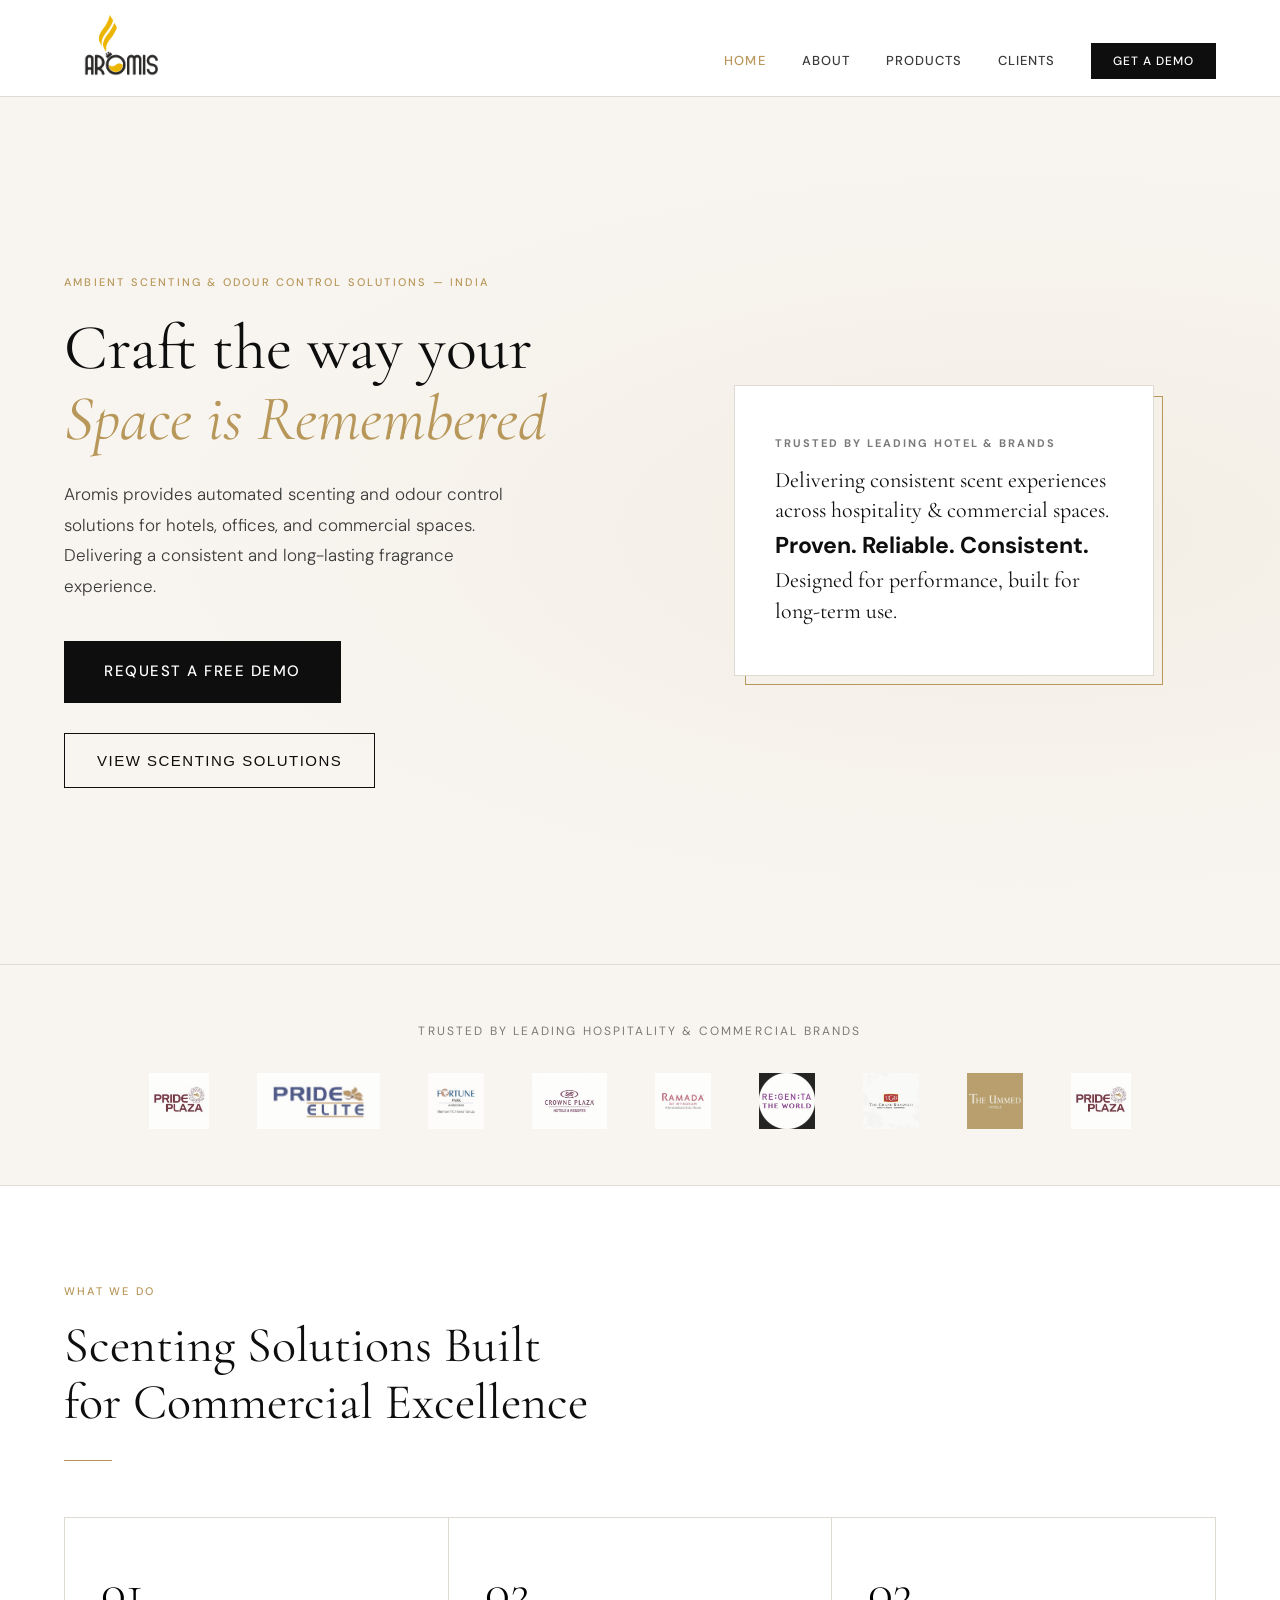
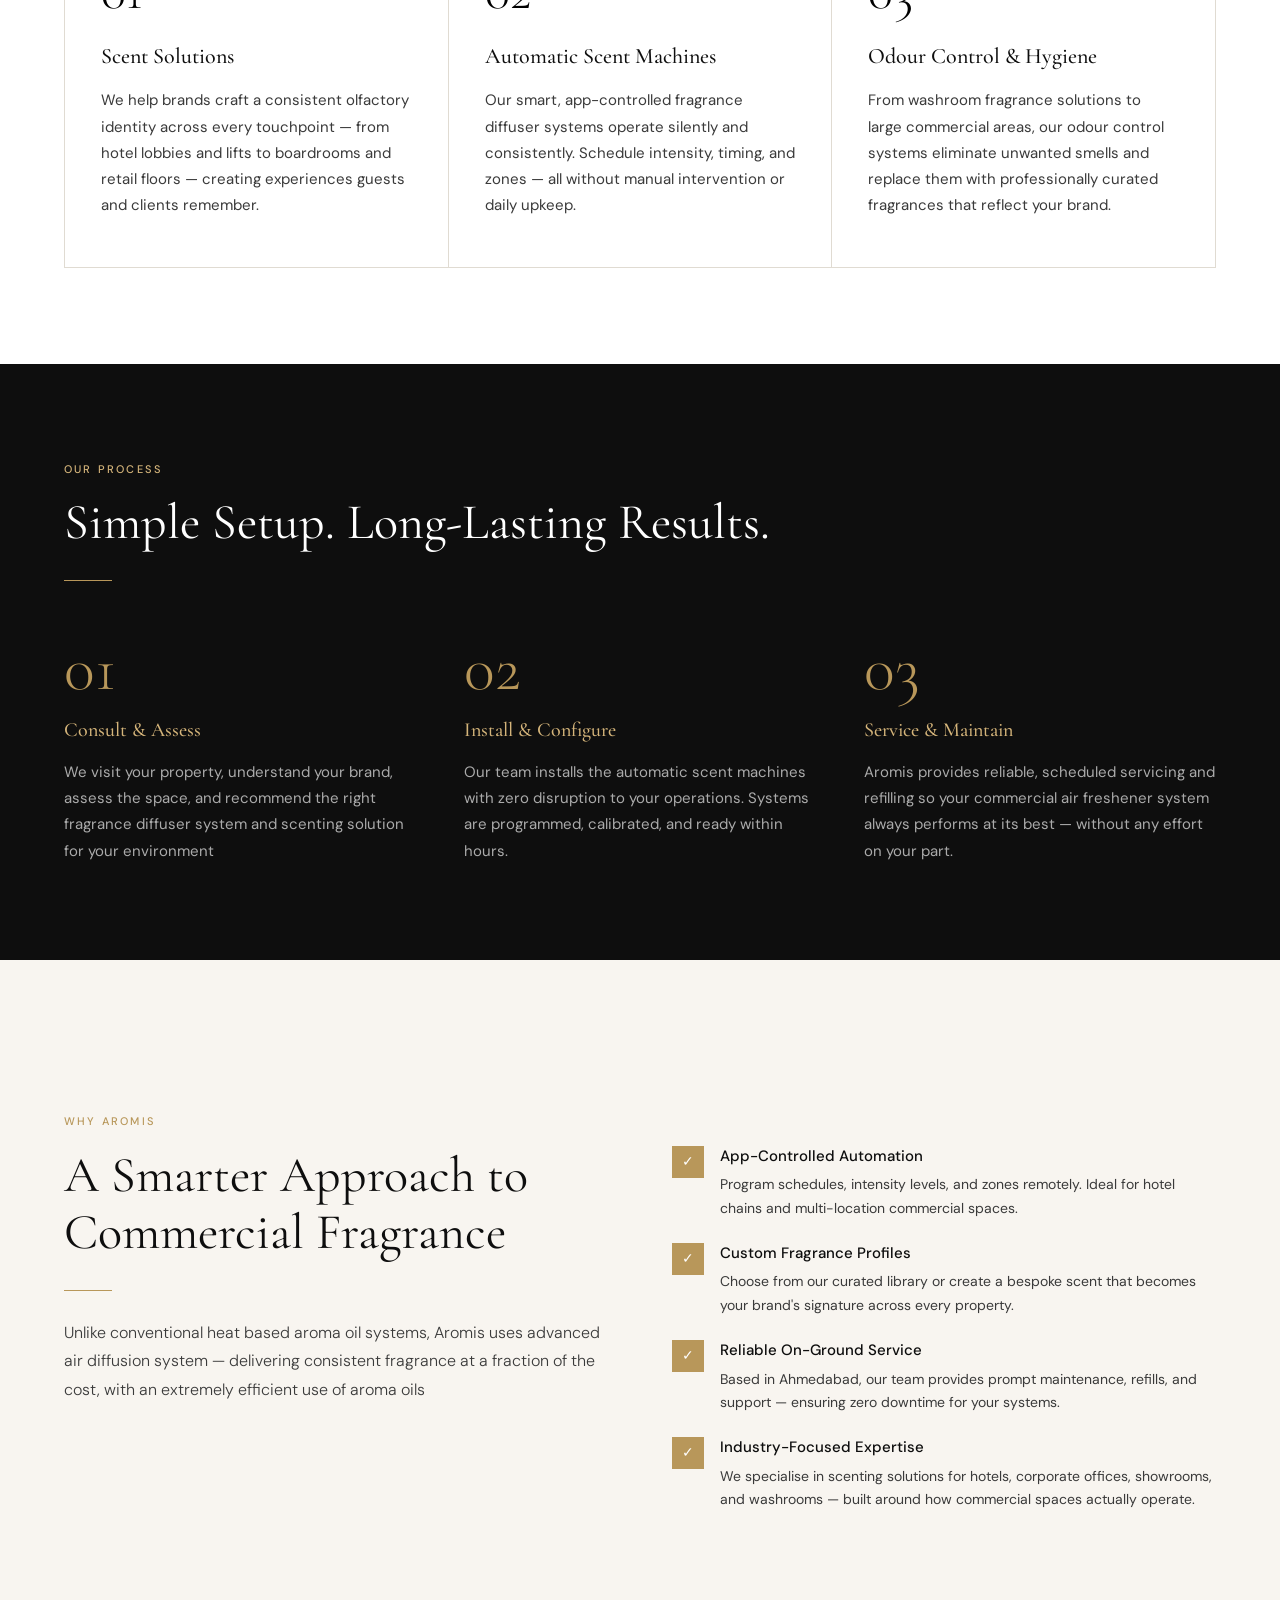
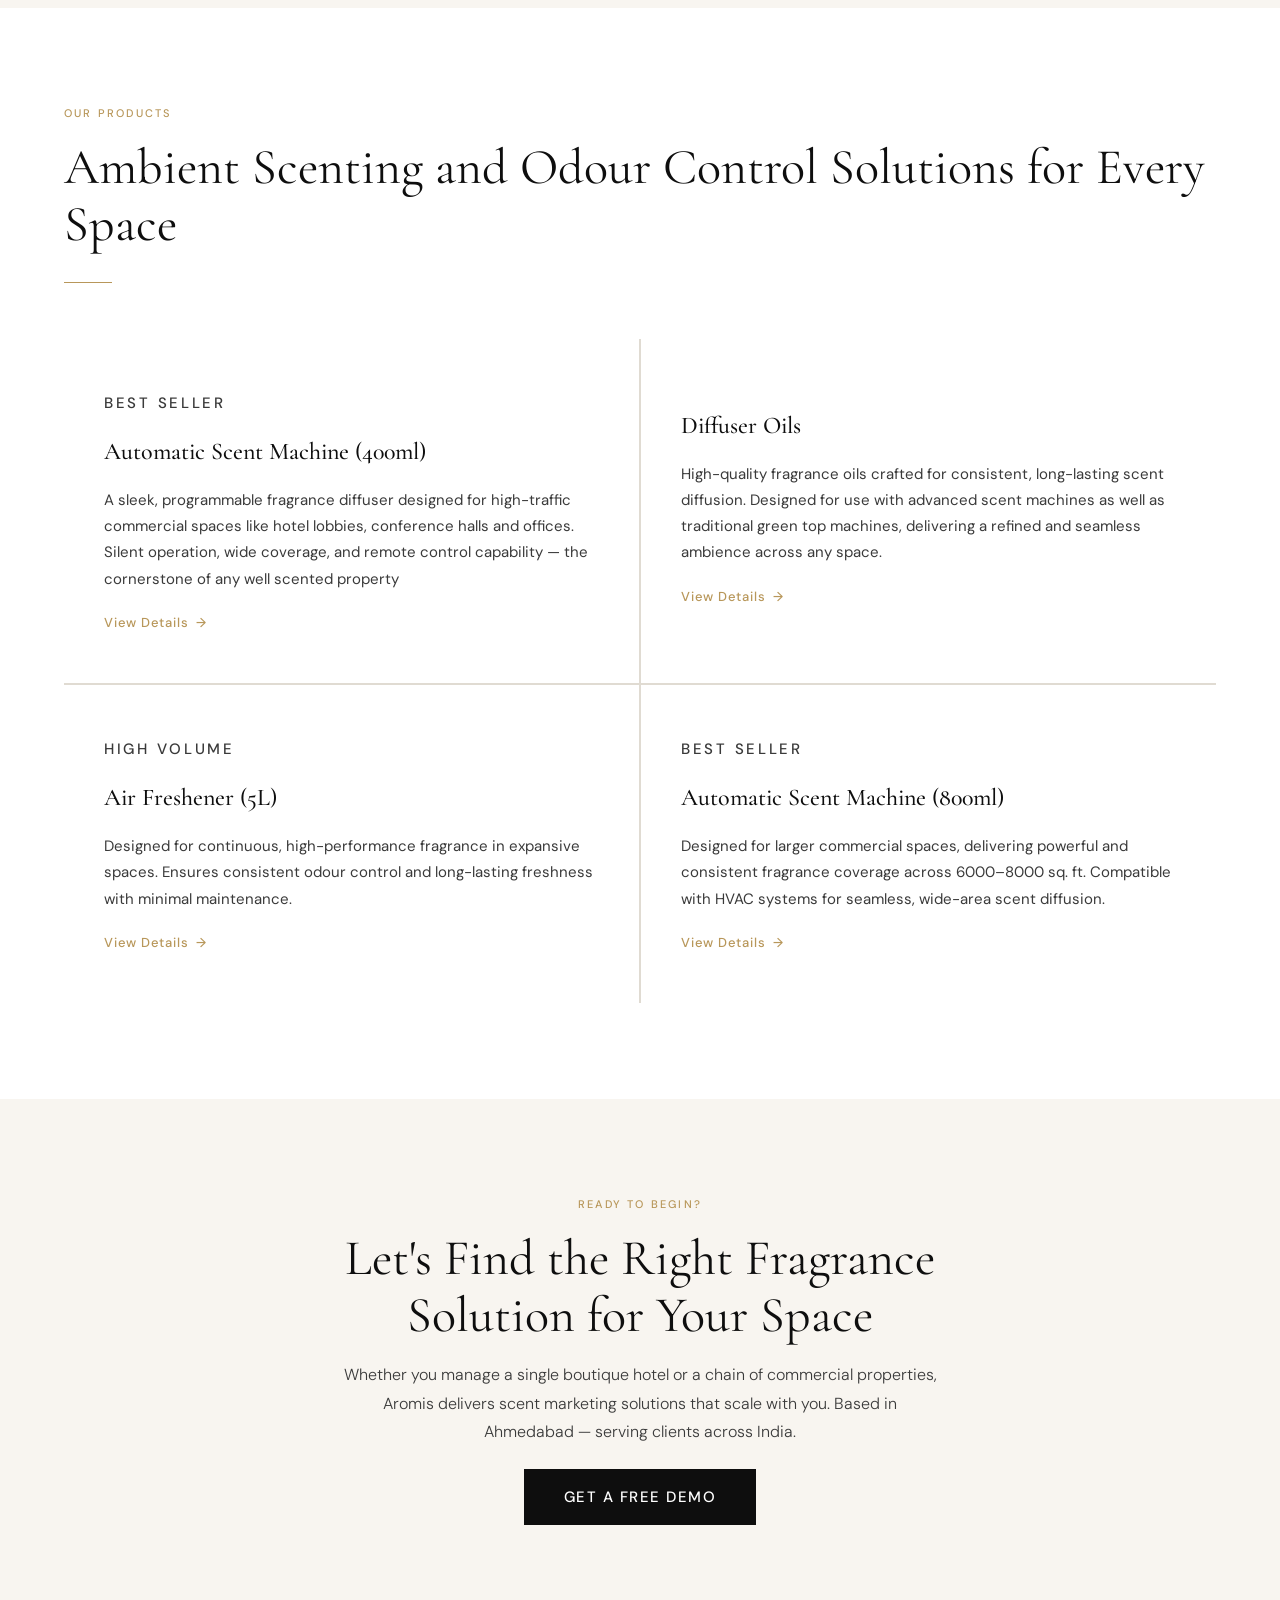
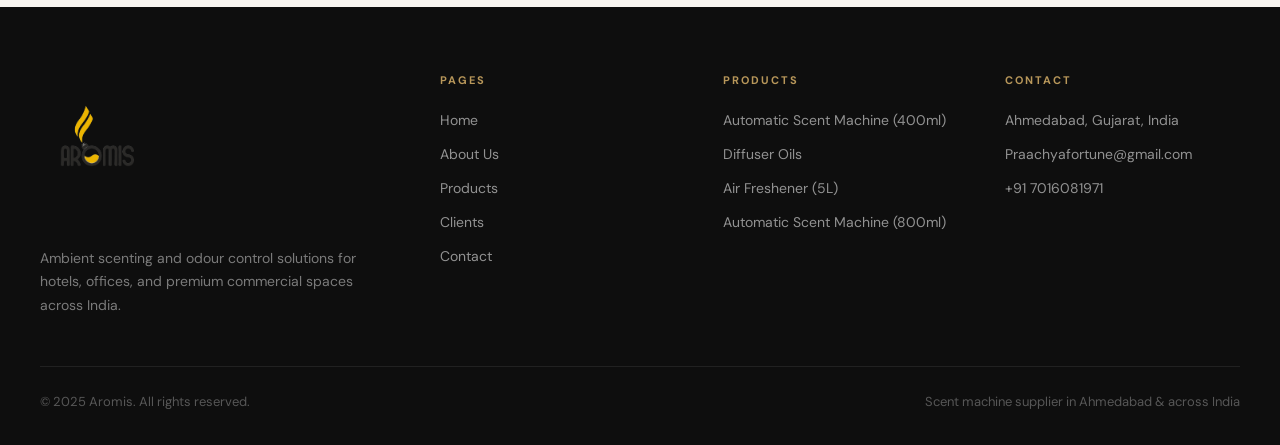
==== index.html @ 928c23b5 "Fix Google tag script duplication in index.html" ====
<!DOCTYPE html>
<html lang="en">
<head>
  <meta charset="UTF-8" />
  <meta name="viewport" content="width=device-width, initial-scale=1.0" />

  <!-- Primary SEO -->
  <title>Aromis | Ambient Scenting & Odour Control Solutions</title>

  <meta name="description" content="Aromis provides premium ambient scenting and odor control solutions for hotels, offices, retail stores and commercial spaces across India. We specialize in automatic scent machines, diffuser oils and commercial fragrance systems." />

  <meta name="keywords" content="ambient scenting, odor control solutions, scent marketing, fragrance diffuser, scent machine, commercial air freshener, hotel scenting, office fragrance, HVAC diffuser, diffuser oils, Aromis India" />

  <meta name="author" content="Aromis" />
  <meta name="robots" content="index, follow" />

  <!-- Canonical -->
  <link rel="canonical" href="https://aromis.in/" />

  <!-- Open Graph (WhatsApp, LinkedIn, Facebook) -->
  <meta property="og:type" content="website" />
  <meta property="og:url" content="https://aromis.in/" />
  <meta property="og:title" content="Aromis | Ambient Scenting & Odor Control Solutions" />
  <meta property="og:description" content="Premium ambient scenting and odor control solutions for hotels, offices and commercial spaces across India." />
  <meta property="og:image" content="https://aromis.in/Images/logo.png" />

  <!-- Twitter -->
  <meta name="twitter:card" content="summary_large_image" />
  <meta name="twitter:title" content="Aromis | Ambient Scenting & Odor Control Solutions" />
  <meta name="twitter:description" content="Premium ambient scenting and odor control solutions across India." />
  <meta name="twitter:image" content="https://aromis.in/Images/logo.png" />

  <!-- Theme -->
  <meta name="theme-color" content="#c9a46b" />

  <!-- Favicon -->
  <link rel="icon" href="Images/logo.png" type="image/png" />

  <!-- Fonts -->
  <link rel="preconnect" href="https://fonts.googleapis.com" />
  <link rel="preconnect" href="https://fonts.gstatic.com" crossorigin />
  <link href="https://fonts.googleapis.com/css2?family=Cormorant+Garamond:wght@300;400;500;600&family=DM+Sans:wght@300;400;500&display=swap" rel="stylesheet" />

  <!-- CSS -->
  <link rel="stylesheet" href="css/style.css" />

    <!-- Google tag (gtag.js) -->
<script async src="https://www.googletagmanager.com/gtag/js?id=G-XGMSE8VV40"></script>

<script>
window.dataLayer = window.dataLayer || [];
function gtag(){dataLayer.push(arguments);}
gtag('js', new Date());

gtag('config', 'G-XGMSE8VV40');
</script>

<!-- Schema.org -->
<script type="application/ld+json">
  {
    "@context": "https://schema.org",
    "@graph": [
  
      {
        "@type": "Organization",
        "@id": "https://aromis.in/#organization",
        "name": "Aromis India",
        "url": "https://aromis.in/",
        "logo": {
          "@type": "ImageObject",
          "url": "https://aromis.in/Images/logo.png"
        },
        "description": "Premium ambient scenting and odor control solutions for hotels, offices, retail stores, hospitals, and commercial spaces across India.",
        "telephone": "+91-7016081971",
        "email": "mailto:praachyafortune@gmail.com",
        "sameAs": [
          "https://www.instagram.com/aromis.ind/"
        ]
      },
  
      {
        "@type": "LocalBusiness",
        "@id": "https://aromis.in/#localbusiness",
        "name": "Aromis India",
        "image": "https://aromis.in/Images/logo.png",
        "url": "https://aromis.in/",
        "telephone": "+91-7016081971",
        "email": "mailto:praachyafortune@gmail.com",
        "description": "Premium ambient scenting and odor control solutions for hotels, offices, retail stores, hospitals, and commercial spaces across India.",
        "priceRange": "₹₹",
        "address": {
          "@type": "PostalAddress",
          "addressLocality": "Ahmedabad",
          "addressRegion": "Gujarat",
          "addressCountry": "IN"
        },
        "areaServed": {
          "@type": "Country",
          "name": "India"
        },
        "sameAs": [
          "https://www.instagram.com/aromis.ind/"
        ]
      },
  
      {
        "@type": "WebSite",
        "@id": "https://aromis.in/#website",
        "url": "https://aromis.in/",
        "name": "Aromis India",
        "publisher": {
          "@id": "https://aromis.in/#organization"
        },
        "inLanguage": "en-IN"
      },
  
      {
        "@type": "WebPage",
        "@id": "https://aromis.in/#webpage",
        "url": "https://aromis.in/",
        "name": "Aromis | Ambient Scenting & Odour Control Solutions",
        "description": "Premium ambient scenting and odor control solutions for hotels, offices, retail stores, hospitals, and commercial spaces across India.",
        "isPartOf": {
          "@id": "https://aromis.in/#website"
        },
        "about": {
          "@id": "https://aromis.in/#organization"
        },
        "inLanguage": "en-IN"
      }
  
    ]
  }
  </script>
</head>

<body>
<nav>
  <div class="nav-inner">
    <div class="logo" data-page="home">
      <img src="Images/logo.png" alt="Aromis Logo" class="logo-img">
  </div>
    <ul class="nav-links" id="navLinks">
      <li><a data-page="home" id="nav-home" class="active">Home</a></li>
      <li><a data-page="about" id="nav-about">About</a></li>
      <li><a data-page="products" id="nav-products">Products</a></li>
      <li><a data-page="clients" id="nav-clients">Clients</a></li>
      <li><a href="https://wa.me/917016081971?text=Hi%20Aromis%2C%20I%20would%20like%20to%20book%20a%20demo." target="_blank" rel="noopener" class="nav-cta" id="nav-contact">Get a Demo</a></li>
    </ul>
    <div class="hamburger" id="hamburger" onclick="toggleMenu()"><span></span><span></span><span></span></div>
  </div>
</nav>

<!-- HOME -->
<div class="page active" id="page-home">
  <section class="hero">
    <div class="hero-grid">
      <div class="hero-content">
        <p class="hero-eyebrow">Ambient scenting &amp; odour control solutions — India</p>
        <h1>Craft the way your <em>Space is Remembered</em></h1>
        <p class="hero-sub">Aromis provides automated scenting and odour control solutions for hotels, offices, and commercial spaces. Delivering a consistent and long-lasting fragrance experience.</p>
        <div class="hero-btns">
          <a href="https://wa.me/917016081971?text=Hi%20Aromis%2C%20I%20would%20like%20to%20request%20a%20free%20demo." target="_blank" rel="noopener" class="btn-primary">Request a Free Demo</a>
          <button class="btn-outline" data-page="products">View Scenting Solutions</button>
        </div>
      </div>
      <div class="hero-visual">
        <div class="hero-card">
          <p class="hero-card-label"><strong>Trusted by Leading Hotel &amp; Brands </strong></p>
          <p class="hero-card-headline">Delivering consistent scent experiences across hospitality &amp; commercial spaces.</p>
          <p style="font-size:23px;"><strong>Proven. Reliable. Consistent.</strong></p> 
          <p class="hero-card-headline">Designed for performance, built for long-term use.</p>      
      </div>
    </div>
  </section>

  <div class="trust-band">
    <p>Trusted by leading hospitality &amp; commercial brands</p>
    <div class="logo-row">
      <img src="Images/Clients/PridePlaza.jpeg" alt="Pride Plaza" />
      <img src="Images/Clients/PrideElite.jpeg" alt="Pride Elite" />
      <img src="Images/Clients/FortunePark.jpeg" alt="Fortune Park" />
      <img src="Images/Clients/CrownPlaza.jpeg" alt="Crown Plaza" />
      <img src="Images/Clients/RamadaByWhindam.jpeg" alt="Ramada By Whindam" />
      <img src="Images/Clients/Regenta.jpeg" alt="Regenta" />
      <img src="Images/Clients/TGB.jpeg" alt="The Grand Bhagwati" />
      <img src="Images/Clients/TheUmmed.jpeg" alt="The Ummed" />
      <img src="Images/Clients/PridePlaza.jpeg" alt="Pride Plaza" />
    </div>
  </div>

  <section style="padding: var(--section-pad);">
    <div class="container">
      <p class="section-label">What We Do</p>
      <h2 class="section-title">Scenting Solutions Built<br>for Commercial Excellence</h2>
      <div class="divider"></div>
      <div class="what-grid">
        <div class="what-card"><div class="what-num">01</div><h3>Scent Solutions</h3><p>We help brands craft a consistent olfactory identity across every touchpoint — from hotel lobbies and lifts to boardrooms and retail floors — creating experiences guests and clients remember.</p></div>
        <div class="what-card"><div class="what-num">02</div><h3>Automatic Scent Machines</h3><p>Our smart, app-controlled fragrance diffuser systems operate silently and consistently. Schedule intensity, timing, and zones — all without manual intervention or daily upkeep.</p></div>
        <div class="what-card"><div class="what-num">03</div><h3>Odour Control &amp; Hygiene</h3><p>From washroom fragrance solutions to large commercial areas, our odour control systems eliminate unwanted smells and replace them with professionally curated fragrances that reflect your brand.</p></div>
      </div>
    </div>
  </section>

  <section class="how-section" style="padding: var(--section-pad);">
    <div class="container">
      <p class="section-label">Our Process</p>
      <h2 class="section-title" style="color:var(--white);">Simple Setup. Long-Lasting Results.</h2>
      <div class="divider" style="background: var(--gold);"></div>
      <div class="steps">
        <div class="step"><div class="step-num">01</div><h3>Consult &amp; Assess</h3><p>We visit your property, understand your brand, assess the space, and recommend the right fragrance diffuser system and scenting solution for your environment</p></div>
        <div class="step"><div class="step-num">02</div><h3>Install &amp; Configure</h3><p>Our team installs the automatic scent machines with zero disruption to your operations. Systems are programmed, calibrated, and ready within hours.</p></div>
        <div class="step"><div class="step-num">03</div><h3>Service &amp; Maintain</h3><p>Aromis provides reliable, scheduled servicing and refilling so your commercial air freshener system always performs at its best — without any effort on your part.</p></div>
      </div>
    </div>
  </section>

  <section class="why-section" style="padding: var(--section-pad);">
    <div class="container">
      <div class="why-grid">
        <div class="why-left">
          <p class="section-label">Why Aromis</p>
          <h2 class="section-title">A Smarter Approach to Commercial Fragrance</h2>
          <div class="divider"></div>
          <p class="section-sub"> Unlike conventional heat based aroma oil systems, Aromis uses advanced air diffusion system — delivering consistent fragrance at a fraction of the cost, with an extremely efficient use of aroma oils</p>
        </div>
        <div class="why-right">
          <ul class="why-points">
            <li><div class="why-icon">✓</div><div><h4>App-Controlled Automation</h4><p>Program schedules, intensity levels, and zones remotely. Ideal for hotel chains and multi-location commercial spaces.</p></div></li>
            <li><div class="why-icon">✓</div><div><h4>Custom Fragrance Profiles</h4><p>Choose from our curated library or create a bespoke scent that becomes your brand's signature across every property.</p></div></li>
            <li><div class="why-icon">✓</div><div><h4>Reliable On-Ground Service</h4><p>Based in Ahmedabad, our team provides prompt maintenance, refills, and support — ensuring zero downtime for your systems.</p></div></li>
            <li><div class="why-icon">✓</div><div><h4>Industry-Focused Expertise</h4><p>We specialise in scenting solutions for hotels, corporate offices, showrooms, and washrooms — built around how commercial spaces actually operate.</p></div></li>
          </ul>
        </div>
      </div>
    </div>
  </section>

  <section style="padding: var(--section-pad); background: var(--white);">
    <div class="container">
      <p class="section-label">Our Products</p>
      <h2 class="section-title">Ambient Scenting and Odour Control Solutions for Every Space</h2>
      <div class="divider"></div>
      <div class="prod-grid">
        <div class="prod-card"><p class="prod-tag">Best Seller</p><h3>Automatic Scent Machine (400ml)</h3><p>A sleek, programmable fragrance diffuser designed for high-traffic commercial spaces like hotel lobbies, conference halls and offices. Silent operation, wide coverage, and remote control capability — the cornerstone of any well scented property</p><span class="prod-link" data-page="products" data-scroll="product-400ml">View Details</span></div>
        <div class="prod-card"><p class="prod-tag"></p><h3>Diffuser Oils</h3><p>High-quality fragrance oils crafted for consistent, long-lasting scent diffusion. Designed for use with advanced scent machines as well as traditional green top machines, delivering a refined and seamless ambience across any space.</p><span class="prod-link" data-page="products" data-scroll="product-diffuser-oils">View Details</span></div>
        <div class="prod-card"><p class="prod-tag">High Volume</p><h3>Air Freshener (5L)</h3><p>Designed for continuous, high-performance fragrance in expansive spaces. Ensures consistent odour control and long-lasting freshness with minimal maintenance.</p><span class="prod-link" data-page="products" data-scroll="product-air-freshener">View Details</span></div>
        <div class="prod-card"><p class="prod-tag">Best Seller</p><h3>Automatic Scent Machine (800ml)</h3><p>Designed for larger commercial spaces, delivering powerful and consistent fragrance coverage across 6000–8000 sq. ft. Compatible with HVAC systems for seamless, wide-area scent diffusion.</p><span class="prod-link" data-page="products" data-scroll="product-800ml">View Details</span></div>

      </div>
    </div>
  </section>

  <div class="cta-band">
    <div class="container" style="text-align:center;">
      <p class="section-label" style="display:block;margin-bottom:16px;">Ready to Begin?</p>
      <h2 class="section-title">Let's Find the Right Fragrance<br>Solution for Your Space</h2>
      <p class="section-sub" style="margin:16px auto 36px;">Whether you manage a single boutique hotel or a chain of commercial properties, Aromis delivers scent marketing solutions that scale with you. Based in Ahmedabad — serving clients across India.</p>
      <a href="https://wa.me/917016081971?text=Hi%20Aromis%2C%20I%20would%20like%20a%20free%20fragrance%20consultation." target="_blank" rel="noopener" class="btn-primary">Get a Free Demo</a>
    </div>
  </div>

  <footer>
    <div class="footer-inner">
      <div><div class="footer-logo"><img src="Images/logo.png" alt="Aromis Logo" style="height:160px;width:auto;object-fit:contain;display:block;"></div><p class="footer-tagline">Ambient scenting and odour control solutions for hotels, offices, and premium commercial spaces across India.</p></div>
      <div class="footer-col"><h4>Pages</h4><ul><li data-page="home">Home</li><li data-page="about">About Us</li><li data-page="products">Products</li><li data-page="clients">Clients</li><li data-page="contact">Contact</li></ul></div>
      <div class="footer-col"><h4>Products</h4><ul>
          <li data-page="products" data-scroll="product-400ml">Automatic Scent Machine (400ml)</li>
          <li data-page="products" data-scroll="product-diffuser-oils">Diffuser Oils</li>
          <li data-page="products" data-scroll="product-air-freshener">Air Freshener (5L)</li>
          <li data-page="products" data-scroll="product-800ml">Automatic Scent Machine (800ml)</li>
        </ul></div>
      <div class="footer-col"><h4>Contact</h4><ul><li>Ahmedabad, Gujarat, India</li><li><a href="mailto:Praachyafortune@gmail.com">Praachyafortune@gmail.com</a></li><li>+91 7016081971</li></ul></div>
    </div>
    <div class="footer-bottom"><p>© 2025 Aromis. All rights reserved.</p><p>Scent machine supplier in Ahmedabad &amp; across India</p></div>
  </footer>
</div>

<!-- ABOUT -->
<div class="page" id="page-about">

  <!-- HERO -->
  <div class="page-hero">
    <span class="section-label">Our Story</span>
    <h1>The Company Behind the Scent</h1>
    <p>
      At Aromis, we believe scent defines how a space is felt and remembered.
      We create reliable, long-lasting fragrance solutions making scenting 
      effortless, consistent and cost-effective.
    </p>
  </div>

  <!-- MAIN SECTION -->
  <section style="padding: var(--section-pad);">
    <div class="container">

      <div class="about-grid">

        <!-- LEFT COLUMN -->
        <div>

          <div class="about-block">
            <h2>About Aromis</h2>
            <div class="divider"></div>

            <p>Aromis is a leading provider of scenting solutions in India, specializing in automatic diffuser machines, commercial air fresheners, and fragrance solutions for hotels, offices, retail stores, and clinics.</p>

            <p>We supply scent machines, HVAC diffuser systems, and long-lasting air fragrance solutions that enhance customer experience, brand identity, and ambient scenting across premium spaces.</p>

            <p>Our diffuser machines and air freshener are cost-effective, low-maintenance, and built for continuous performance, making them ideal for hospitality, corporate, and commercial environments.</p>

            <p>Based in Ahmedabad, Aromis delivers pan-India scent solutions, offering installation, service, and customized fragrance strategies trusted by growing hotel and business networks.</p>
          </div>

          <div class="about-block">
            <h2>About the Founder</h2>
            <div class="divider"></div>

            <p>Aromis was founded by Aditya Gupta, a graduate of Christ University, Bangalore, with a simple belief that how a space feels matters just as much as how it looks.</p>

            <p>He noticed that most hotels and commercial spaces relied on basic air fresheners and diffuser machines that lacked consistency and identity. What was missing wasn't just fragrance, but a deeper sensory experience that people could connect with and remember.</p>

            <p>With that thought, Aromis was built to bring more meaning into spaces through reliable, long-lasting scent marketing solutions that quietly enhance mood, comfort, and perception.</p>

            <p>Today, as Aromis works with renowned hotel groups like Ramada, Regenta, and Pride Group, the vision remains the same — to create spaces that leave a lasting impression, not through what people see, but through what they feel.</p>
          </div>

        </div>

        <!-- RIGHT COLUMN -->
        <div>

          <div class="about-block">
            <p class="section-label">Why It Matters</p>
            <h2>Scent Is the Most Powerful Brand Signal You're Not Using</h2>
            <div class="divider"></div>

            <p>Scent plays a powerful role in shaping customer experience, mood, and memory, especially in hotels, offices, and retail spaces. A well-designed ambient scenting strategy can influence how people perceive your brand and how long they choose to stay.</p>

            <p>With the right scent marketing solution, diffuser machines, and air freshener systems, businesses can create a consistent and inviting atmosphere that enhances comfort and leaves a lasting impression.</p>

            <p>For hotels and commercial spaces, professional fragrance solutions are no longer optional — they are essential for building brand identity, customer retention, and premium experiences.</p>

          </div>

          <div style="text-align:center; margin-top: 40px;">
            <img alt="Aditya Gupta Founder" src="Images/founder.jpg" style="max-width: 260px; width: 100%; margin: 0 auto; display: block;" />
            <p style="text-align:center; font-size:13px; color:#777; margin-top:10px;">
              <strong>Aditya Gupta</strong><br>
              Founder, Aromis
            </p>
          </div>

        </div>

      </div>

    </div>
  </section>

  <!-- MISSION -->
  <div class="mission-band">
    <p class="mission-quote">
      " Our mission is to redefine how spaces are experienced by delivering advanced ambient scenting 
      and odour control solutions that eliminate unwanted odours while creating lasting, memorable 
      environments for hotels, offices, and commercial spaces. "
    </p>
  </div>

  <!-- VALUES -->
  <section style="padding: var(--section-pad); background: var(--white);">
    <div class="container">

      <p class="section-label">What We Stand For</p>
      <h2 class="section-title">Our Core Values</h2>
      <div class="divider"></div>

      <div class="values-grid" style="margin-top: 40px;">

        <div class="value-card">
          <h3>Consistency</h3>
          <p>We ensure every space maintains a seamless and uniform sensory experience through reliable ambient scenting and odour control solutions, day after day.</p>
        </div>

        <div class="value-card">
          <h3>Refinement</h3>
          <p>Our approach is rooted in subtlety — delivering fragrance solutions and diffuser systems that enhance spaces without overwhelming them.</p>
        </div>

        <div class="value-card">
          <h3>Reliability</h3>
          <p>We build solutions that businesses can depend on, with consistent performance, low maintenance, and long-lasting results across every environment.</p>
        </div>

      </div>

    </div>
  </section>

  <!-- CTA -->
  <div class="cta-band">
    <div class="container" style="text-align:center;">
      <p class="section-label" style="display:block;margin-bottom:16px;">Work With Us</p>
      <h2 class="section-title">Ready to transform your space?</h2>
      <p class="section-sub" style="margin:16px auto 36px;">
        Book a free demo and fragrance consultation tailored to your property.
      </p>
      <a href="https://wa.me/917016081971?text=Hi%20Aromis%2C%20I%20would%20like%20to%20get%20in%20touch." target="_blank" rel="noopener" class="btn-primary">Get in Touch</a>
    </div>
  </div>

  <!-- FOOTER -->
  <footer>
    <div class="footer-inner">

      <div>
        <div class="footer-logo"><img src="Images/logo.png" alt="Aromis Logo" style="height:160px;width:auto;object-fit:contain;display:block;"></div>
        <p class="footer-tagline">
          Professional scent marketing solutions for hotels, offices, and premium commercial spaces across India.
        </p>
      </div>

      <div class="footer-col">
        <h4>Pages</h4>
        <ul>
          <li data-page="home">Home</li>
          <li data-page="about">About Us</li>
          <li data-page="products">Products</li>
          <li data-page="clients">Clients</li>
          <li data-page="contact">Contact</li>
        </ul>
      </div>

      <div class="footer-col">
        <h4>Products</h4>
        <ul>
          <li data-page="products">Automatic Scent Machine (400ml)</li>
          <li data-page="products">Diffuser Oils</li>
          <li data-page="products">Air Freshener 5L</li>
          <li data-page="products">Automatic Scent Machine (800ml)</li>
        </ul>
      </div>

      <div class="footer-col">
        <h4>Contact</h4>
        <ul>
          <li>Ahmedabad, Gujarat, India</li>
          <li><a href="mailto:Praachyafortune@gmail.com">Praachyafortune@gmail.com</a></li>
          <li>+91 7016081971</li>
        </ul>
      </div>

    </div>

    <div class="footer-bottom">
      <p>© 2025 Aromis. All rights reserved.</p>
      <p>Scent machine supplier in Ahmedabad &amp; across India</p>
    </div>
  </footer>

</div>

<!-- PRODUCTS -->
<div class="page" id="page-products">

  <div class="page-hero">
    <span class="section-label">
      Ambient Scenting and Odour Control Solutions
    </span>

    <h1>
      Built for Consistency. Designed for Commercial Spaces.
    </h1>

    <p>
      Every Aromis product is built for reliability, ease of use,
      and consistent fragrance across hotels, offices and other
      large commercial spaces
    </p>
  </div>

  <section style="padding: var(--section-pad);">

    <div class="container">

      <div class="full-prod-grid">

<!-- PRODUCT 01 -->
<div class="full-prod-card" id="product-400ml">

  <div class="full-prod-left product-slider" data-slider="product1">

    <div class="product-slide is-active">
      <img src="Images/Products/Product 1/801.jpeg" alt="Automatic Scent Machine (400ml) white view">
      <div class="product-slide-caption">
        <p class="full-prod-where">Hotels · Lobbies · Corridors · Offices</p>
        <h2 class="full-prod-name">Automatic Scent Machine (400ml)</h2>
      </div>
    </div>

    <div class="product-slide">
      <img src="Images/Products/Product 1/802.jpeg" alt="Automatic Scent Machine (400ml) black view">
    </div>

    <div class="product-slide">
      <img src="Images/Products/Product 1/803.jpeg" alt="Automatic Scent Machine internal view">
    </div>

    <div class="product-slide">
      <img src="Images/Products/Product 1/804.jpeg" alt="Automatic Scent Machine app control view">
    </div>

    <div class="product-slide">
      <img src="Images/Products/Product 1/805.jpeg" alt="Automatic Scent Machine product set">
    </div>

    <button class="slider-arrow prev" type="button" aria-label="Previous image">‹</button>
    <button class="slider-arrow next" type="button" aria-label="Next image">›</button>
    <div class="slider-dots"></div>

  </div>

  <div class="full-prod-right">

    <p>
      Our flagship fragrance diffuser, designed for hotels
      and commercial environments that demand consistent,
      high-quality scenting.
    </p>

    <p>
      The Aromis Automatic Scent Machine uses advanced
      diffusion technology to disperse ultra-fine fragrance
      evenly across spaces ranging from 1,500 to 2,000 sq ft
      — delivering a seamless fragrance experience without
      noise or manual effort.
    </p>

    <p>
      App-controlled and fully programmable, this scent machine
      is a practical and cost-effective odour control solution
      for hotel lobbies, corridors, washrooms and commercial
      spaces across India.
    </p>

    <ul class="benefits-list">
      <li>App-controlled operation — adjust timing, intensity, and schedules remotely</li>
      <li>Cold-air diffusion technology — no heat, no residue, no fragrance degradation</li>
      <li>Wide coverage (1,500–2,000 sq ft) — ideal for hotel lobbies, corridors, showrooms, and offices</li>
      <li>Low maintenance — refill required every 30–60 days depending on usage</li>
    </ul>

  </div>

</div>

        <!-- PRODUCT 02 -->
<div class="full-prod-card" id="product-diffuser-oils" style="background:var(--cream);">

  <div class="full-prod-left product-slider" data-slider="product2">

    <div class="product-slide is-active">
      <img src="Images/Products/Product 2/201.jpeg" alt="Diffuser Oils view 1">
      <div class="product-slide-caption">
        <p class="full-prod-where">
          Hotels · Offices · Retail · Any Space Using Oils
        </p>
        <h2 class="full-prod-name">
          Diffuser Oils
        </h2>
      </div>
    </div>

    <div class="product-slide">
      <img src="Images/Products/Product 2/202.jpeg" alt="Diffuser Oils view 2">
    </div>

    <button class="slider-arrow prev" type="button" aria-label="Previous image">‹</button>
    <button class="slider-arrow next" type="button" aria-label="Next image">›</button>
    <div class="slider-dots"></div>

  </div>

  <div class="full-prod-right" style="background:var(--cream);">

    <p>
      High-quality fragrance oils designed for consistent
      and long-lasting scent diffusion across commercial spaces.
    </p>

    <p>
      Aromis diffuser oils are formulated to deliver a balanced
      fragrance experience — ensuring your space smells inviting
      without being overpowering.
    </p>

    <p>
      Crafted for use in professional scenting environments,
      these oils provide a reliable and cost-effective solution
      for hotels, offices, retail outlets, and washrooms.
    </p>

    <ul class="benefits-list">
      <li>Long-lasting fragrance performance — maintains consistent scent throughout usage</li>
      <li>Balanced diffusion — neither too strong nor too subtle</li>
      <li>Customizable fragrance options — tailored to suit your space, brand identity, and preference</li>
      <li>Wide fragrance selection — from fresh and citrusy to woody and premium blends</li>
      <li>Ideal for commercial use — suitable for hotels, offices, and high-traffic areas</li>
      <li>Cost-effective solution — optimized for regular, long-term usage</li>
    </ul>

  </div>

</div>

<!-- PRODUCT 03 -->
<div class="full-prod-card" id="product-air-freshener">

  <div class="full-prod-left product-slider" data-slider="product3">

    <div class="product-slide is-active">
      <img src="Images/Products/Product 3/301.jpeg" alt="Air Freshener view 1">
      <div class="product-slide-caption">
        <p class="full-prod-where">
          Washrooms · Hotel Rooms · Corridors · Small Offices · Service Areas
        </p>
        <h2 class="full-prod-name">
          Air Freshener
        </h2>
      </div>
    </div>

    <div class="product-slide">
      <img src="Images/Products/Product 3/302.jpeg" alt="Air Freshener view 2">
    </div>

    <button class="slider-arrow prev" type="button" aria-label="Previous image">‹</button>
    <button class="slider-arrow next" type="button" aria-label="Next image">›</button>
    <div class="slider-dots"></div>

  </div>

  <div class="full-prod-right">

    <p>
      A practical and effective air freshener solution designed
      for maintaining freshness across commercial spaces.
    </p>

    <p>
      Aromis Air Fresheners are formulated to deliver consistent
      odour control and a pleasant fragrance, making them ideal
      for daily use in hospitality and high-traffic environments.
    </p>

    <p>
      Built for ease of use and reliable performance, this is a
      simple yet essential solution for housekeeping teams to
      maintain clean and inviting spaces.
    </p>

    <ul class="benefits-list">
      <li>Instant odour control — effectively neutralizes unwanted smells</li>
      <li>Consistent fragrance delivery — maintains freshness throughout the day</li>
      <li>Easy to use — suitable for quick application across multiple areas</li>
      <li>Long-lasting formulation — requires fewer reapplications compared to standard sprays</li>
      <li>Customizable fragrance options — choose scents based on your space and preference</li>
      <li>Ideal for commercial use — perfect for washrooms, rooms, corridors, and common areas</li>
    </ul>

  </div>

</div>

<!-- PRODUCT 04 -->
<div class="full-prod-card" id="product-800ml">

  <div class="full-prod-left product-slider" data-slider="product4">

    <div class="product-slide is-active">
      <img src="Images/Products/Product 4/401.jpeg" alt="Automatic Scent Machine (800ml) view 1">
      <div class="product-slide-caption">
        <p class="full-prod-where">
          Hotel Lobbies · Banquet Halls · Conference Centres · Large Retail Spaces · Commercial Buildings
        </p>
        <h2 class="full-prod-name">
          Automatic Scent Machine (800ml)
        </h2>
      </div>
    </div>

    <div class="product-slide">
      <img src="Images/Products/Product 4/402.jpeg" alt="Automatic Scent Machine (800ml) view 2">
    </div>

    <div class="product-slide">
      <img src="Images/Products/Product 4/403.jpeg" alt="Automatic Scent Machine (800ml) view 3">
    </div>

    <button class="slider-arrow prev" type="button" aria-label="Previous image">‹</button>
    <button class="slider-arrow next" type="button" aria-label="Next image">›</button>
    <div class="slider-dots"></div>

  </div>

  <div class="full-prod-right" style="background:var(--cream);">

    <p>
      Built for large commercial environments, the Aromis
      800ml Automatic Scent Machine delivers powerful,
      consistent fragrance across expansive areas ranging
      from 6,000 to 8,000 sq ft.
    </p>

    <p>
      Designed for seamless integration, it can be used as
      a standalone unit or connected directly to HVAC systems
      for uniform scent distribution across entire floors.
    </p>

    <p>
      Using advanced cold-air diffusion technology, this system
      ensures even fragrance coverage without heat, residue,
      or manual intervention — making it ideal for premium
      scenting in high-footfall spaces.
    </p>

    <ul class="benefits-list">
      <li>Wide coverage (6,000–8,000 sq ft) — ideal for large lobbies, banquet halls, retail floors, and open commercial areas</li>
      <li>HVAC integration compatible — connects directly to air conditioning systems for centralized scent diffusion</li>
      <li>Cold-air diffusion technology — no heat, no residue, no fragrance degradation</li>
      <li>App-controlled system — manage timing, intensity, and schedules remotely</li>
      <li>High-capacity 800ml system — longer runtime with fewer refills</li>
      <li>Engineered for uniform fragrance distribution across large spaces</li>
    </ul>

  </div>

</div>

      </div>

    </div>

  </section>



<footer>
  <div class="footer-inner">
    <div>
      <div class="footer-logo"><img src="Images/logo.png" alt="Aromis Logo" style="height:160px;width:auto;object-fit:contain;display:block;"></div>
      <p class="footer-tagline">Professional scent marketing solutions for hotels, offices, and premium commercial spaces across India.</p>
    </div>
    <div class="footer-col"><h4>Pages</h4><ul><li data-page="home">Home</li><li data-page="about">About Us</li><li data-page="products">Products</li><li data-page="clients">Clients</li><li data-page="contact">Contact</li></ul></div>
    <div class="footer-col"><h4>Products</h4><ul>
          <li data-page="products" data-scroll="product-400ml">Automatic Scent Machine (400ml)</li>
          <li data-page="products" data-scroll="product-diffuser-oils">Diffuser Oils</li>
          <li data-page="products" data-scroll="product-air-freshener">Air Freshener (5L)</li>
          <li data-page="products" data-scroll="product-800ml">Automatic Scent Machine (800ml)</li>
        </ul></div>
    <div class="footer-col"><h4>Contact</h4><ul><li>Ahmedabad, Gujarat, India</li><li><a href="mailto:Praachyafortune@gmail.com">Praachyafortune@gmail.com</a></li><li>+91 7016081971</li></ul></div>
  </div>
  <div class="footer-bottom"><p>© 2025 Aromis. All rights reserved.</p><p>Scent machine supplier in Ahmedabad &amp; across India</p></div>
</footer>
</div>



<!-- CLIENTS -->
<div class="page" id="page-clients">

  <div class="page-hero">
    <span class="section-label">Trusted By</span>

    <h1>
      <strong>Those Who Understand the Power of Scent</strong>
    </h1>

    <p>
      Aromis is trusted by hotels, offices, and commercial spaces across India who recognize that
      fragrance is an essential part of every guest and client experience.
    </p>
  </div>

  <section style="padding: var(--section-pad);">

    <div class="container">

      <p class="section-label">Our Clients</p>

      <h2 class="section-title">
        Hotels, Offices &amp; Commercial Spaces Across India
      </h2>

      <div class="divider"></div>

      <p style="max-width:680px;color:var(--ink-soft);font-size:16px;line-height:1.85;margin-bottom:8px;">
        From boutique hotels in Ahmedabad to large corporate environments, Aromis delivers
        reliable Ambient Scenting &amp; Odour Control Solutions across diverse spaces.
        Our clients choose us for consistent product performance, transparent pricing,
        and dependable service — built on long-term partnerships.
      </p>

      <div class="logos-grid">

        <div class="logo-cell">
          <img src="Images/Clients/CrownPlaza.jpeg" alt="Crown Plaza" loading="lazy">
        </div>

        <div class="logo-cell">
          <img src="Images/Clients/FortunePark.jpeg" alt="Fortune Park" loading="lazy">
        </div>

        <div class="logo-cell">
          <img src="Images/Clients/RamadaByWhindam.jpeg" alt="Ramada Whindam" loading="lazy">
        </div>

        <div class="logo-cell">
          <img src="Images/Clients/Regenta.jpeg" alt="Regenta" loading="lazy">
        </div>

        <div class="logo-cell">
          <img src="Images/Clients/TGB.jpeg" alt="TGB" loading="lazy">
        </div>

        <div class="logo-cell">
          <img src="Images/Clients/TheUmmed.jpeg" alt="The Ummed" loading="lazy">
        </div>

        <div class="logo-cell">
          <img src="Images/Clients/PrideElite.jpeg" alt="Pride Elite" loading="lazy">
        </div>

        <div class="logo-cell">
          <img src="Images/Clients/PridePlaza.jpeg" alt="Pride Plaza" loading="lazy">
        </div>

      </div>

      <!-- Testimonials -->
      <div style="margin-top:80px;">

        <p class="section-label">What Our Clients Say</p>

        <h2 class="section-title">Results Speak Louder</h2>

        <div class="divider"></div>

      </div>

      <div class="testimonials">

        <div class="testimonial">

          <p class="testimonial-quote">
             <span class="gold-quote">“</span>We had tried multiple scenting vendors earlier, but consistency and service were always an issue. With Aromis, the fragrance quality, machine performance, and support have been genuinely reliable.The overall ambience across the property has improved noticeably<span class="gold-quote"> ”</span><br>— Mohit
          </p>

          <div class="testimonial-attr">
            <h4> Housekeeping Head</h4>
            <p>Regenta Place, Ahmedabad</p>
          </div>

        </div>

        <div class="testimonial">

          <p class="testimonial-quote">
            <span class="gold-quote">“ </span>We’ve had a smooth experience working with Aromis. The oils last well, the machines are easy to maintain, and their team is responsive whenever required. Good quality products with dependable service support<span class="gold-quote"> ”</span><br>— Ram
          </p>

          <div class="testimonial-attr">
            <h4>Purchasing Head</h4>
            <p>Fern, Ahmedabad</p>
          </div>

        </div>

      </div>

    </div>

  </section>

  <!-- BRAND VALUES SECTION -->
  <section style="background:var(--ink);padding:var(--section-pad);">

    <div class="container">

      <div class="client-values">

        <div class="client-value">
          <h2>Proven</h2>
        </div>

        <div class="gold-dot"></div>

        <div class="client-value">
          <h2>Reliable</h2>
        </div>

        <div class="gold-dot"></div>

        <div class="client-value">
          <h2>Consistent</h2>
        </div>

      </div>

    </div>

  </section>

  <!-- CTA -->
  <div class="cta-band">

    <div class="container" style="text-align:center;">

      <p class="section-label" style="display:block;margin-bottom:16px;">
        Join Our Clients
      </p>

      <h2 class="section-title">
        Your Property Is Next
      </h2>

      <p class="section-sub" style="margin:16px auto 36px;">
        Request a free site visit and fragrance consultation.
        No commitment required.
      </p>

      <a href="https://wa.me/917016081971?text=Hi%20Aromis%2C%20I%20would%20like%20to%20request%20a%20consultation." target="_blank" rel="noopener" class="btn-primary">Request a Consultation</a>

    </div>

  </div>

  <!-- FOOTER -->
  <footer>

    <div class="footer-inner">

      <div>

        <div class="footer-logo"><img src="Images/logo.png" alt="Aromis Logo" style="height:160px;width:auto;object-fit:contain;display:block;"></div>

        <p class="footer-tagline">
          Professional scent marketing solutions for hotels,
          offices, and premium commercial spaces across India.
        </p>

      </div>

      <div class="footer-col">

        <h4>Pages</h4>

        <ul>
          <li data-page="home">Home</li>
          <li data-page="about">About Us</li>
          <li data-page="products">Products</li>
          <li data-page="clients">Clients</li>
          <li data-page="contact">Contact</li>
        </ul>

      </div>

      <div class="footer-col">

        <h4>Products</h4>

        <ul>
          <li data-page="products">Automatic Scent Machine</li>
          <li data-page="products">Diffuser Tablets</li>
          <li data-page="products">Air Freshener 5L</li>
          <li data-page="products">Automatic Scent Machine (800ml)</li>
        </ul>

      </div>

      <div class="footer-col">

        <h4>Contact</h4>

        <ul>
          <li>Ahmedabad, Gujarat, India</li>
          <li><a href="mailto:Praachyafortune@gmail.com">Praachyafortune@gmail.com</a></li>
          <li>+91 7016081971</li>
        </ul>

      </div>

    </div>

    <div class="footer-bottom">

      <p>© 2025 Aromis. All rights reserved.</p>

      <p>Scent machine supplier in Ahmedabad &amp; across India</p>

    </div>

  </footer>

</div>

<!-- CONTACT -->
<div class="page" id="page-contact">
  <div class="page-hero"><span class="section-label">Get in Touch</span><h1>Let's Start With a Conversation</h1><p>Tell us about your property and we'll recommend the right scent marketing solution — no commitment, no pressure, just professional advice.</p></div>
  <section style="padding: var(--section-pad);">
    <div class="container">
      <div class="contact-grid">
        <div class="contact-info">
          <h2>We'd Love to Hear From You</h2>
          <div class="divider"></div>
          <p>Whether you're a hotel general manager exploring fragrance solutions for the first time, or a facility operator looking to upgrade an existing system, our team will provide an honest, practical recommendation — backed by a free site assessment if required.</p>
          <p>Based in Ahmedabad, we serve clients across Gujarat and India with direct service and competitive pricing.</p>
          <div class="contact-detail">
            <div class="c-item"><h4>Office Address</h4><p>Ahmedabad, Gujarat, India</p></div>
            <div class="c-item"><h4>Email Us</h4><p><a href="mailto:Praachyafortune@gmail.com">Praachyafortune@gmail.com</a></p></div>
            <div class="c-item"><h4>Call Us</h4><p>+91 7016081971</p></div>
            <div class="c-item"><h4>Business Hours</h4><p>Monday – Saturday, 9:00 AM – 6:00 PM IST</p></div>
          </div>
        </div>
        <div>
          <div id="formWrapper">
            <form class="contact-form" onsubmit="submitForm(event)">
              <div class="form-row">
                <div class="form-group"><label>Your Name *</label><input type="text" name="name" placeholder="Full name" required /></div>
                <div class="form-group"><label>Phone Number *</label><input type="tel" name="phone" placeholder="+91 70160 81971" required /></div>
              </div>
              <div class="form-group"><label>Email Address *</label><input type="email" name="email" placeholder="you@company.com" required /></div>
              <div class="form-group"><label>Property / Company Name</label><input type="text" name="company" placeholder="Hotel or company name" /></div>
              <div class="form-group"><label>Type of Space</label><select name="spaceType"><option value="" disabled selected>Select space type</option><option>Hotel / Resort</option><option>Corporate Office</option><option>Retail Showroom</option><option>Healthcare / Clinic</option><option>Washroom / Restroom Facility</option><option>Other Commercial Space</option></select></div>
              <div class="form-group"><label>Product of Interest</label><select><option value="" disabled selected>Select product</option><option>Automatic Scent Machine (400ml)</option><option>Diffuser Tablets</option><option>Air Freshener (5L)</option><option>Automatic Scent Machine (800ml)</option><option>Not Sure — Need Advice</option></select></div>
              <div class="form-group"><label>Tell Us About Your Space</label><textarea name="message" placeholder="Approximate area size, number of locations, specific requirements, or any questions you have..."></textarea></div>
              <button type="submit" class="btn-primary" style="width:100%;padding:16px;font-size:14px;">Submit Inquiry →</button>
            </form>
          </div>
          <div class="form-success" id="formSuccess">
            <p style="font-family:var(--serif);font-size:26px;margin-bottom:12px;">Thank You</p>
            <p style="font-size:15px;color:var(--ink-soft);font-family:var(--sans);font-weight:300;">Your inquiry has been received. A member of the Aromis team will be in touch within one business day.</p>
          </div>
        </div>
      </div>
    </div>
  </section>
  <footer><div class="footer-inner"><div><div class="footer-logo"><img src="Images/logo.png" alt="Aromis Logo" style="height:160px;width:auto;object-fit:contain;display:block;"></div><p class="footer-tagline">Professional scent marketing solutions for hotels, offices, and premium commercial spaces across India.</p></div><div class="footer-col"><h4>Pages</h4><ul><li data-page="home">Home</li><li data-page="about">About Us</li><li data-page="products">Products</li><li data-page="clients">Clients</li><li data-page="contact">Contact</li></ul></div><div class="footer-col"><h4>Products</h4><ul>
          <li data-page="products" data-scroll="product-400ml">Automatic Scent Machine (400ml)</li>
          <li data-page="products" data-scroll="product-diffuser-oils">Diffuser Oils</li>
          <li data-page="products" data-scroll="product-air-freshener">Air Freshener (5L)</li>
          <li data-page="products" data-scroll="product-800ml">Automatic Scent Machine (800ml)</li>
        </ul></div><div class="footer-col"><h4>Contact</h4><ul><li>Ahmedabad, Gujarat, India</li><li><a href="mailto:Praachyafortune@gmail.com">Praachyafortune@gmail.com</a></li><li>+91 7016081971</li></ul></div></div><div class="footer-bottom"><p>© 2025 Aromis. All rights reserved.</p><p>Scent machine supplier in Ahmedabad &amp; across India</p></div></footer>
</div>
<script src="js/main.js"></script>
</body>
</html>
---- css/style.css ----
*, *::before, *::after { box-sizing: border-box; margin: 0; padding: 0; }
    :root {
      --ink: #0e0e0e; --ink-soft: #3a3a3a; --ink-muted: #7a7a7a;
      --cream: #f8f5f0; --warm: #ede8e0; --gold: #b8975a; --gold-light: #d4b47a;
      --white: #ffffff; --border: #e0dbd2;
      --serif: 'Cormorant Garamond', Georgia, serif;
      --sans: 'DM Sans', sans-serif;
      --max: 1200px; --section-pad: 96px 24px;
    }
    html { scroll-behavior: smooth; }
    body { font-family: var(--sans); font-size: 16px; line-height: 1.7; color: var(--ink); background: var(--white); -webkit-font-smoothing: antialiased; }
    img { display: block; max-width: 100%; }
    a { color: inherit; text-decoration: none; }
    .container { max-width: var(--max); margin: 0 auto; padding: 0 24px; }
    .page { display: none; }
    .page.active { display: block; }

    /* NAV */
    nav { position: sticky; top: 0; z-index: 100; background: rgba(255,255,255,0.97); border-bottom: 1px solid var(--border); backdrop-filter: blur(8px); padding-top: 24px; }
    .nav-inner { max-width: var(--max); margin: 0 auto; padding: 0 24px; display: flex; align-items: center; justify-content: space-between; height: 72px; }
    .logo {
      display: flex;
      align-items: center;
      cursor: pointer;
    }
    .logo-img {
      height: 160px;
      width: auto;
      object-fit: contain;
    }
    .logo span { color: var(--gold); }
    .nav-links { display: flex; gap: 36px; list-style: none; }
    .nav-links a { font-size: 13px; font-weight: 500; letter-spacing: 0.08em; text-transform: uppercase; color: var(--ink-soft); transition: color .2s; cursor: pointer; }
    .nav-links a:hover, .nav-links a.active { color: var(--gold); }
    .nav-cta { background: var(--ink); color: var(--white) !important; padding: 10px 22px; font-size: 12px !important; letter-spacing: 0.1em; transition: background .2s !important; }
    .nav-cta:hover { background: var(--gold) !important; color: var(--white) !important; }
    .hamburger { display: none; flex-direction: column; gap: 5px; cursor: pointer; }
    .hamburger span { width: 24px; height: 1.5px; background: var(--ink); display: block; }

    /* FIX 1 — TRUST BAND LOGOS: bigger, white so visible on dark bg */
    .logo-row { display: flex; justify-content: center; align-items: center; gap: 48px; flex-wrap: wrap; }
    .logo-row img { height: 56px; width: auto; max-width: 150px; object-fit: contain; filter: grayscale(30%); opacity: 0.85; transition: all 0.25s; }
    .logo-row img:hover { opacity: 1; filter: grayscale(0%); }

    /* FIX 2 — CLIENTS GRID LOGOS: bigger, clearly readable */
    .logos-grid { display: grid; grid-template-columns: repeat(4, 1fr); gap: 2px; background: var(--border); margin-top: 48px; }
    .logo-cell { background: var(--white); height: 140px; display: flex; align-items: center; justify-content: center; padding: 20px; }
    .logo-cell img { max-height: 80px; max-width: 160px; width: auto; object-fit: contain; opacity: 0.9; transition: all 0.25s; }
    .logo-cell img:hover { opacity: 1; transform: scale(1.04); }

    /* HERO */
    .hero { min-height: 92vh; display: flex; align-items: center; background: var(--cream); position: relative; overflow: hidden; }
    .hero::before { content: ''; position: absolute; inset: 0; background: radial-gradient(ellipse at 80% 50%, rgba(184,151,90,0.08) 0%, transparent 60%); }
    .hero-grid { display: grid; grid-template-columns: 1fr 1fr; gap: 64px; align-items: center; max-width: var(--max); margin: 0 auto; padding: 80px 24px; position: relative; z-index: 1; }
    .hero-eyebrow { font-size: 11px; letter-spacing: 0.2em; text-transform: uppercase; color: var(--gold); font-weight: 500; margin-bottom: 20px; }
    .hero h1 { font-family: var(--serif); font-size: clamp(42px, 5vw, 68px); font-weight: 400; line-height: 1.12; color: var(--ink); margin-bottom: 24px; }
    .hero h1 em { font-style: italic; color: var(--gold); }
    .hero-sub { font-size: 17px; color: var(--ink-soft); line-height: 1.8; margin-bottom: 40px; font-weight: 300; max-width: 480px; }
    .hero-btns { display: flex; flex-direction: column; gap: 30px; align-items: flex-start; }
    .btn-primary { background: var(--ink); color: var(--white); padding: 18px 40px; font-size: 15px; letter-spacing: 0.1em; text-transform: uppercase; font-weight: 500; transition: background .25s; cursor: pointer; border: none; }
    .btn-primary:hover { background: var(--gold); }
    .btn-outline { border: 1px solid var(--ink); color: var(--ink); padding: 18px 32px; font-size: 15px; letter-spacing: 0.1em; text-transform: uppercase; font-weight: 500; transition: all .25s; cursor: pointer; background: transparent; }
    .btn-outline:hover { background: var(--ink); color: var(--white); }
    .hero-visual { display: flex; justify-content: center; align-items: center; }
    .hero-card { width: 100%; max-width: 420px; background: var(--white); border: 1px solid var(--border); padding: 48px 40px; position: relative; }
    .hero-card::after { content: ''; position: absolute; bottom: -10px; right: -10px; width: 100%; height: 100%; border: 1px solid var(--gold); z-index: -1; }
    .stat-row { display: flex; gap: 32px; margin-bottom: 32px; }
    .stat h3 { font-family: var(--serif); font-size: 42px; font-weight: 400; color: var(--gold); line-height: 1; }
    .stat p { font-size: 12px; color: var(--ink-muted); letter-spacing: 0.06em; text-transform: uppercase; margin-top: 4px; }
    .hero-card-label { font-size: 11px; letter-spacing: 0.18em; text-transform: uppercase; color: var(--ink-muted); margin-bottom: 12px; }
    .hero-card-headline { font-family: var(--serif); font-size: 22px; font-weight: 400; line-height: 1.4; color: var(--ink); }

    /* SECTIONS */
    section { padding: var(--section-pad); }
    .section-label { font-size: 11px; letter-spacing: 0.2em; text-transform: uppercase; color: var(--gold); font-weight: 500; margin-bottom: 16px; }
    .section-title { font-family: var(--serif); font-size: clamp(32px, 4vw, 50px); font-weight: 400; line-height: 1.15; color: var(--ink); }
    .section-sub { font-size: 16px; color: var(--ink-soft); line-height: 1.8; font-weight: 300; max-width: 600px; margin-top: 16px; }
    .divider { width: 48px; height: 1px; background: var(--gold); margin: 28px 0; }

    /* WHAT WE DO */
    .what-grid { display: grid; grid-template-columns: repeat(3, 1fr); gap: 1px; background: var(--border); margin-top: 56px; border: 1px solid var(--border); }
    .what-card { background: var(--white); padding: 48px 36px; transition: background .2s; }
    .what-card:hover { background: var(--cream); }
    .what-num { font-family: var(--serif); font-size: 52px; color: black; font-weight: 300; line-height: 1; margin-bottom: 20px; }
    .what-card h3 { font-family: var(--serif); font-size: 22px; font-weight: 500; margin-bottom: 12px; }
    .what-card p { font-size: 15px; color: var(--ink-soft); line-height: 1.75; }

    /* HOW */
    .how-section { background: var(--ink); }
    .how-section .section-label { color: var(--gold-light); }
    .how-section .section-title { color: var(--white); }
    .steps { display: grid; grid-template-columns: repeat(3, 1fr); gap: 48px; margin-top: 56px; }
    .step-num { font-family: var(--serif); font-size: 64px; font-weight: 300; color: var(--gold); line-height: 1; margin-bottom: 12px; }
    .step h3 { font-family: var(--serif); font-size: 20px; color: var(--gold-light); font-weight: 500; margin-bottom: 12px; }
    .step p { font-size: 15px; color: rgba(255,255,255,0.65); line-height: 1.75; }

    /* WHY */
    .why-section { background: var(--cream); }
    .why-grid { display: grid; grid-template-columns: 1fr 1fr; gap: 64px; align-items: start; margin-top: 56px; }
    .why-left .section-sub { max-width: 100%; }
    .why-points { list-style: none; margin-top: 32px; display: flex; flex-direction: column; gap: 20px; }
    .why-points li { display: flex; gap: 16px; align-items: flex-start; }
    .why-icon { width: 32px; height: 32px; background: var(--gold); display: flex; align-items: center; justify-content: center; flex-shrink: 0; margin-top: 2px; font-size: 14px; color: var(--white); }
    .why-points h4 { font-size: 15px; font-weight: 500; margin-bottom: 4px; }
    .why-points p { font-size: 14px; color: var(--ink-soft); }

    /* PRODUCTS PREVIEW */
    .prod-grid { display: grid; grid-template-columns: repeat(2, 1fr); gap: 2px; margin-top: 56px; background: var(--border); }
    .prod-card { background: var(--white); padding: 48px 40px; border-top: 3px solid transparent; transition: border-color .25s, background .2s; }
    .prod-card:hover { border-color: var(--gold); background: var(--cream); }
    .prod-tag { font-size: 10px; letter-spacing: 0.18em; text-transform: uppercase; color: var(--gold); font-weight: 500; margin-bottom: 16px; }
    .prod-card h3 { font-family: var(--serif); font-size: 24px; font-weight: 500; margin-bottom: 14px; }
    .prod-card p { font-size: 15px; color: var(--ink-soft); line-height: 1.75; }
    .prod-link { display: inline-flex; align-items: center; gap: 8px; margin-top: 20px; font-size: 13px; font-weight: 500; letter-spacing: 0.06em; color: var(--gold); cursor: pointer; }
    .prod-link::after { content: '→'; }

    /* TRUST BAND */
    .trust-band { background: var(--cream); padding: 56px 24px; text-align: center; border-top: 1px solid var(--border); border-bottom: 1px solid var(--border); }
    .trust-band > p { font-size: 12px; letter-spacing: 0.18em; text-transform: uppercase; color: var(--ink-muted); margin-bottom: 32px; }

    /* CTA BAND */
    .cta-band { background: var(--cream); padding: 96px 24px; text-align: center; }

    /* FOOTER */
    footer { background: var(--ink); padding: 64px 24px 32px; }
    .footer-inner { max-width: var(--max); margin: 0 auto; display: grid; grid-template-columns: 1.5fr 1fr 1fr 1fr; gap: 48px; margin-bottom: 48px; }
    .footer-logo { font-family: var(--serif); font-size: 24px; color: var(--white); letter-spacing: 0.1em; margin-bottom: 16px; }
    .footer-logo span { color: var(--gold); }
    .footer-tagline { font-size: 14px; color: rgba(255,255,255,0.45); line-height: 1.7; }
    .footer-col h4 { font-size: 11px; letter-spacing: 0.18em; text-transform: uppercase; color: var(--gold); margin-bottom: 20px; }
    .footer-col ul { list-style: none; display: flex; flex-direction: column; gap: 10px; }
    .footer-col ul li { font-size: 14px; color: rgba(255,255,255,0.55); cursor: pointer; transition: color .2s; }
    .footer-col ul li:hover { color: var(--gold); }
    .footer-bottom { max-width: var(--max); margin: 0 auto; border-top: 1px solid rgba(255,255,255,0.08); padding-top: 24px; display: flex; justify-content: space-between; align-items: center; }
    .footer-bottom p { font-size: 13px; color: rgba(255,255,255,0.3); }

    /* ABOUT PAGE */
    .page-hero { background: var(--cream); padding: 80px 24px 64px; text-align: center; border-bottom: 1px solid var(--border); }
    .page-hero .section-label { display: block; margin-bottom: 12px; }
    .page-hero h1 { font-family: var(--serif); font-size: clamp(38px, 5vw, 60px); font-weight: 400; }
    .page-hero p { font-size: 17px; color: var(--ink-soft); max-width: 560px; margin: 20px auto 0; font-weight: 300; line-height: 1.8; }
    .about-grid { display: grid; grid-template-columns: 1fr 1fr; gap: 80px; align-items: start; }
    .about-block { margin-bottom: 56px; }
    .about-block h2 { font-family: var(--serif); font-size: 32px; font-weight: 400; margin-bottom: 20px; }
    .about-block p { font-size: 16px; color: var(--ink-soft); line-height: 1.85; margin-bottom: 16px; }
    .mission-band { background: var(--ink); padding: 80px 24px; text-align: center; }
    .mission-quote { font-family: var(--serif); font-size: clamp(28px, 4vw, 44px); font-weight: 400; color: var(--white); line-height: 1.4; max-width: 800px; margin: 0 auto 24px; }
    .mission-quote em { color: var(--gold); font-style: italic; }
    .mission-attr { font-size: 13px; color: rgba(255,255,255,0.4); letter-spacing: 0.1em; text-transform: uppercase; }
    .values-grid { display: grid; grid-template-columns: repeat(3, 1fr); gap: 1px; background: var(--border); }
    .value-card { background: var(--cream); padding: 48px 36px; }
    .value-card h3 { font-family: var(--serif); font-size: 22px; font-weight: 500; margin-bottom: 12px; color: var(--gold); }
    .value-card p { font-size: 15px; color: var(--ink-soft); line-height: 1.75; }

    /* PRODUCTS PAGE */
    .full-prod-grid { display: grid; gap: 2px; background: var(--border); }
    .full-prod-card { background: var(--white); display: grid; grid-template-columns: 1fr 2fr; gap: 0; }
    .full-prod-left {
            background: var(--cream);
            padding: 56px 48px;
            display: flex;
            flex-direction: column;
            justify-content: flex-end;
            min-height: 560px;
          }
    .full-prod-num {
            display: none;
          }
    .full-prod-name {
            font-family: var(--serif);
            font-size: 28px;
            font-weight: 500;
            line-height: 1.2;
            margin-top: 16px;
            color:#2a2a2a;
          }
    .full-prod-where {
            margin-top: 24px;
            display: inline;
            padding: 6px 10px;

            background: rgba(255, 255, 255, 0.38);
            backdrop-filter: blur(4px);

            color: #8b6a32;

            font-size: 11px;
            letter-spacing: 0.12em;
            text-transform: uppercase;
            font-weight: 700;
            line-height: 1.8;

            border: 1px solid rgba(255,255,255,0.25);

            -webkit-box-decoration-break: clone;
            box-decoration-break: clone;
          }
    .full-prod-right { padding: 56px 48px; }
    .full-prod-right p { font-size: 16px; color: var(--ink-soft); line-height: 1.85; margin-bottom: 28px; }
    .benefits-list { list-style: none; display: flex; flex-direction: column; gap: 14px; }
    .benefits-list li { display: flex; gap: 12px; align-items: flex-start; font-size: 15px; color: var(--ink-soft); }
    .benefits-list li::before { content: '—'; color: var(--gold); flex-shrink: 0; font-weight: 300; }
    /* PRODUCT BACKGROUND IMAGES */

    .product-machine-400 {
      background:
        linear-gradient(rgba(0,0,0,0.12), rgba(0,0,0,0.22)),
        url('../Images/Products/AutomaticMachine400.jpeg');
   
      background-size: cover;
      background-position: center;
    }

    .product-diffuser-oils {
      background:
        linear-gradient(rgba(0,0,0,0.12), rgba(0,0,0,0.22)),
        url('../Images/Products/DiffuserOils.jpeg');

      background-size: cover;
      background-position: center;
    }

    .product-air-freshener {
      background:
        linear-gradient(rgba(0,0,0,0.12), rgba(0,0,0,0.22)),
        url('../Images/Products/AirFreshener.jpeg');

      background-size: cover;
      background-position: center;
    }

    .product-machine-800 {
      background:
        linear-gradient(rgba(0,0,0,0.12), rgba(0,0,0,0.22)),
        url('../Images/Products/AutomaticMachine800.jpeg');

      background-size: cover;
      background-position: center;
    }

    /* CLIENTS PAGE */
    .testimonials { display: grid; grid-template-columns: 1fr 1fr; gap: 2px; background: var(--border); margin-top: 56px; }
    .testimonial { background: var(--white); padding: 56px 48px; }
    .testimonial-quote { font-family: var(--serif); font-size: 22px; font-weight: 400; line-height: 1.55; color: var(--ink); margin-bottom: 28px; }
    .testimonial-attr h4 { font-size: 14px; font-weight: 500; }
    .testimonial-attr p { font-size: 13px; color: var(--ink-muted); }

    .client-values{
      display:flex;
      justify-content:center;
      align-items:center;
      gap:120px;
      text-align:center;
    }

    .client-value{
      display:flex;
      justify-content:center;
      align-items:center;
    }

    .client-value h2{
      font-family:var(--serif);
      font-size:72px;
      font-weight:400;
      color:var(--gold);
      line-height:1;
      letter-spacing:0.03em;
    }

    .gold-dot {
      width: 28px;
      height: 28px;

      background: var(--gold);

      border-radius: 50%;

      box-shadow: 0 0 10px rgba(184,151,90,0.45);

      flex-shrink: 0;
    }
    .gold-quote {
      color: var(--gold) !important;

      font-size: 36px;

      line-height: 0;

      vertical-align: -0.3em;

      margin-right: 4px;
    }

    /* CONTACT PAGE */
    .contact-grid { display: grid; grid-template-columns: 1fr 1.5fr; gap: 80px; align-items: start; margin-top: 56px; }
    .contact-info h2 { font-family: var(--serif); font-size: 28px; font-weight: 400; margin-bottom: 16px; }
    .contact-info p { font-size: 15px; color: var(--ink-soft); line-height: 1.8; margin-bottom: 32px; }
    .contact-detail { display: flex; flex-direction: column; gap: 20px; }
    .c-item h4 { font-size: 11px; letter-spacing: 0.16em; text-transform: uppercase; color: var(--gold); margin-bottom: 6px; }
    .c-item p { font-size: 15px; color: var(--ink-soft); }
    .contact-form { display: flex; flex-direction: column; gap: 20px; }
    .form-row { display: grid; grid-template-columns: 1fr 1fr; gap: 20px; }
    .form-group { display: flex; flex-direction: column; gap: 8px; }
    .form-group label { font-size: 11px; letter-spacing: 0.14em; text-transform: uppercase; color: var(--ink-muted); font-weight: 500; }
    .form-group input, .form-group select, .form-group textarea { background: var(--cream); border: 1px solid var(--border); padding: 14px 18px; font-family: var(--sans); font-size: 15px; color: var(--ink); outline: none; transition: border-color .2s; -webkit-appearance: none; }
    .form-group input:focus, .form-group select:focus, .form-group textarea:focus { border-color: var(--gold); }
    .form-group textarea { resize: vertical; min-height: 140px; }
    .form-success { display: none; background: var(--cream); border: 1px solid var(--gold); padding: 24px; text-align: center; font-family: var(--serif); font-size: 20px; color: var(--ink); }
    
    /* RESPONSIVE */
    @media (max-width: 900px) {
      .hero-grid, .about-grid, .contact-grid { grid-template-columns: 1fr; }
      .hero-visual { display: none; }
      .what-grid, .steps, .values-grid { grid-template-columns: 1fr; }
      .prod-grid { grid-template-columns: 1fr; }
      .full-prod-card { grid-template-columns: 1fr; }
      .full-prod-num { display: none; }
      .why-grid { grid-template-columns: 1fr; }
      .testimonials { grid-template-columns: 1fr; }
      .logos-grid { grid-template-columns: repeat(2, 1fr); }
      .footer-inner { grid-template-columns: 1fr 1fr; }
      .form-row { grid-template-columns: 1fr; }
      .nav-links { display: none; flex-direction: column; position: absolute; top: 68px; left: 0; right: 0; background: var(--white); border-bottom: 1px solid var(--border); padding: 24px; gap: 20px; }
      .nav-links.open { display: flex; }
      .hamburger { display: flex; }
      .logo-row { gap: 28px; }
      .logo-row img { height: 40px; }
      .client-values{
                      grid-template-columns:1fr 1fr;
                      gap:28px;
                    }
    }
    @media (max-width: 600px) {
      :root { --section-pad: 64px 20px; }
      .footer-inner { grid-template-columns: 1fr; }
      .logos-grid { grid-template-columns: repeat(2, 1fr); }
      .client-values{
                    grid-template-columns:1fr;
                  }
    }

    @keyframes fadeUp { from { opacity: 0; transform: translateY(24px); } to { opacity: 1; transform: translateY(0); } }
    .page.active > * { animation: fadeUp .45s ease both; }

    /* =========================
   PRODUCT IMAGE SLIDER
========================= */

.full-prod-left.product-slider {
  position: relative;
  padding: 0;
  min-height: 560px;
  overflow: hidden;
  background: #f3efe8;
}

/* Slides */

.product-slide {
  position: absolute;
  inset: 0;

  opacity: 0;
  transition: opacity 0.6s ease;
}

.product-slide.is-active {
  opacity: 1;
  z-index: 1;
}

/* Images */

.product-slide img {
  width: 100%;
  height: 100%;

  object-fit: cover;
  object-position: center;

  display: block;
}

/* Text Overlay */

.product-slide-caption {
  position: absolute;

  left: 0;
  right: 0;
  bottom: 0;

  padding: 28px;

  background:
    linear-gradient(
      to top,
      rgba(255,255,255,0.72),
      rgba(255,255,255,0.16),
      transparent
    );

  backdrop-filter: blur(4px);
}

/* Product Label */

.product-slide-caption .full-prod-where {
  margin-top: 0;

  display: inline;

  padding: 6px 10px;

  background: rgba(255,255,255,0.42);

  border: 1px solid rgba(255,255,255,0.25);

  color: #8b6a32;

  font-size: 11px;
  letter-spacing: 0.12em;
  text-transform: uppercase;

  font-weight: 700;

  line-height: 1.8;

  -webkit-box-decoration-break: clone;
  box-decoration-break: clone;
}

/* Product Title */

.product-slide-caption .full-prod-name {
  margin-top: 12px;

  color: #222;

  text-shadow: none;
}

/* Arrows */

.slider-arrow {
  position: absolute;
  top: 50%;

  transform: translateY(-50%);

  z-index: 5;

  width: 42px;
  height: 42px;

  border: none;
  border-radius: 50%;

  background: rgba(255,255,255,0.72);

  color: #222;

  font-size: 24px;

  cursor: pointer;

  transition: all 0.25s ease;

  backdrop-filter: blur(6px);
}

.slider-arrow:hover {
  background: rgba(255,255,255,0.92);
}

.slider-arrow.prev {
  left: 16px;
}

.slider-arrow.next {
  right: 16px;
}

/* Dots */

.slider-dots {
  position: absolute;

  left: 28px;
  bottom: 18px;

  z-index: 5;

  display: flex;
  gap: 8px;
}

.slider-dot {
  width: 9px;
  height: 9px;

  border-radius: 50%;

  border: 1px solid rgba(255,255,255,0.9);

  background: rgba(255,255,255,0.35);

  cursor: pointer;

  transition: all 0.25s ease;
}

.slider-dot.is-active {
  background: var(--gold);
  border-color: var(--gold);
}

/* Responsive */

@media (max-width: 900px) {

  .full-prod-left.product-slider {
    min-height: 460px;
  }

}
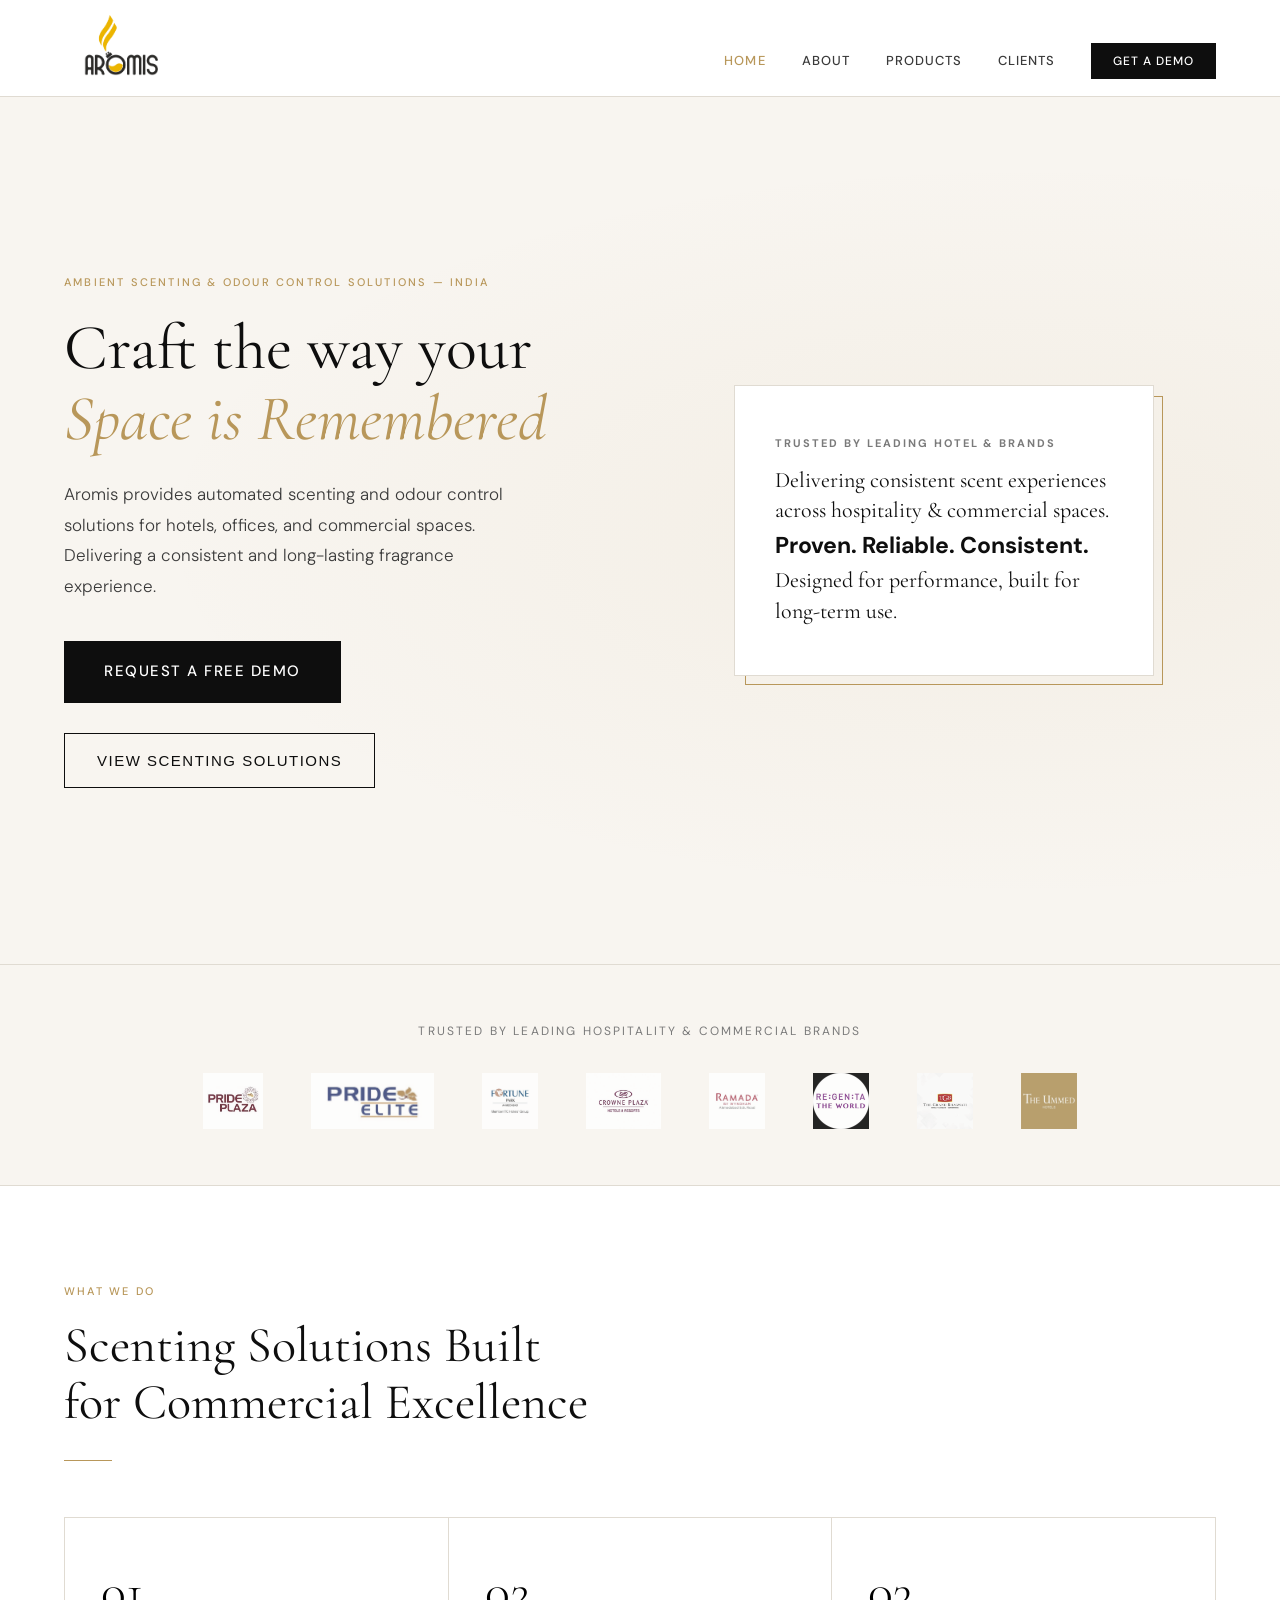
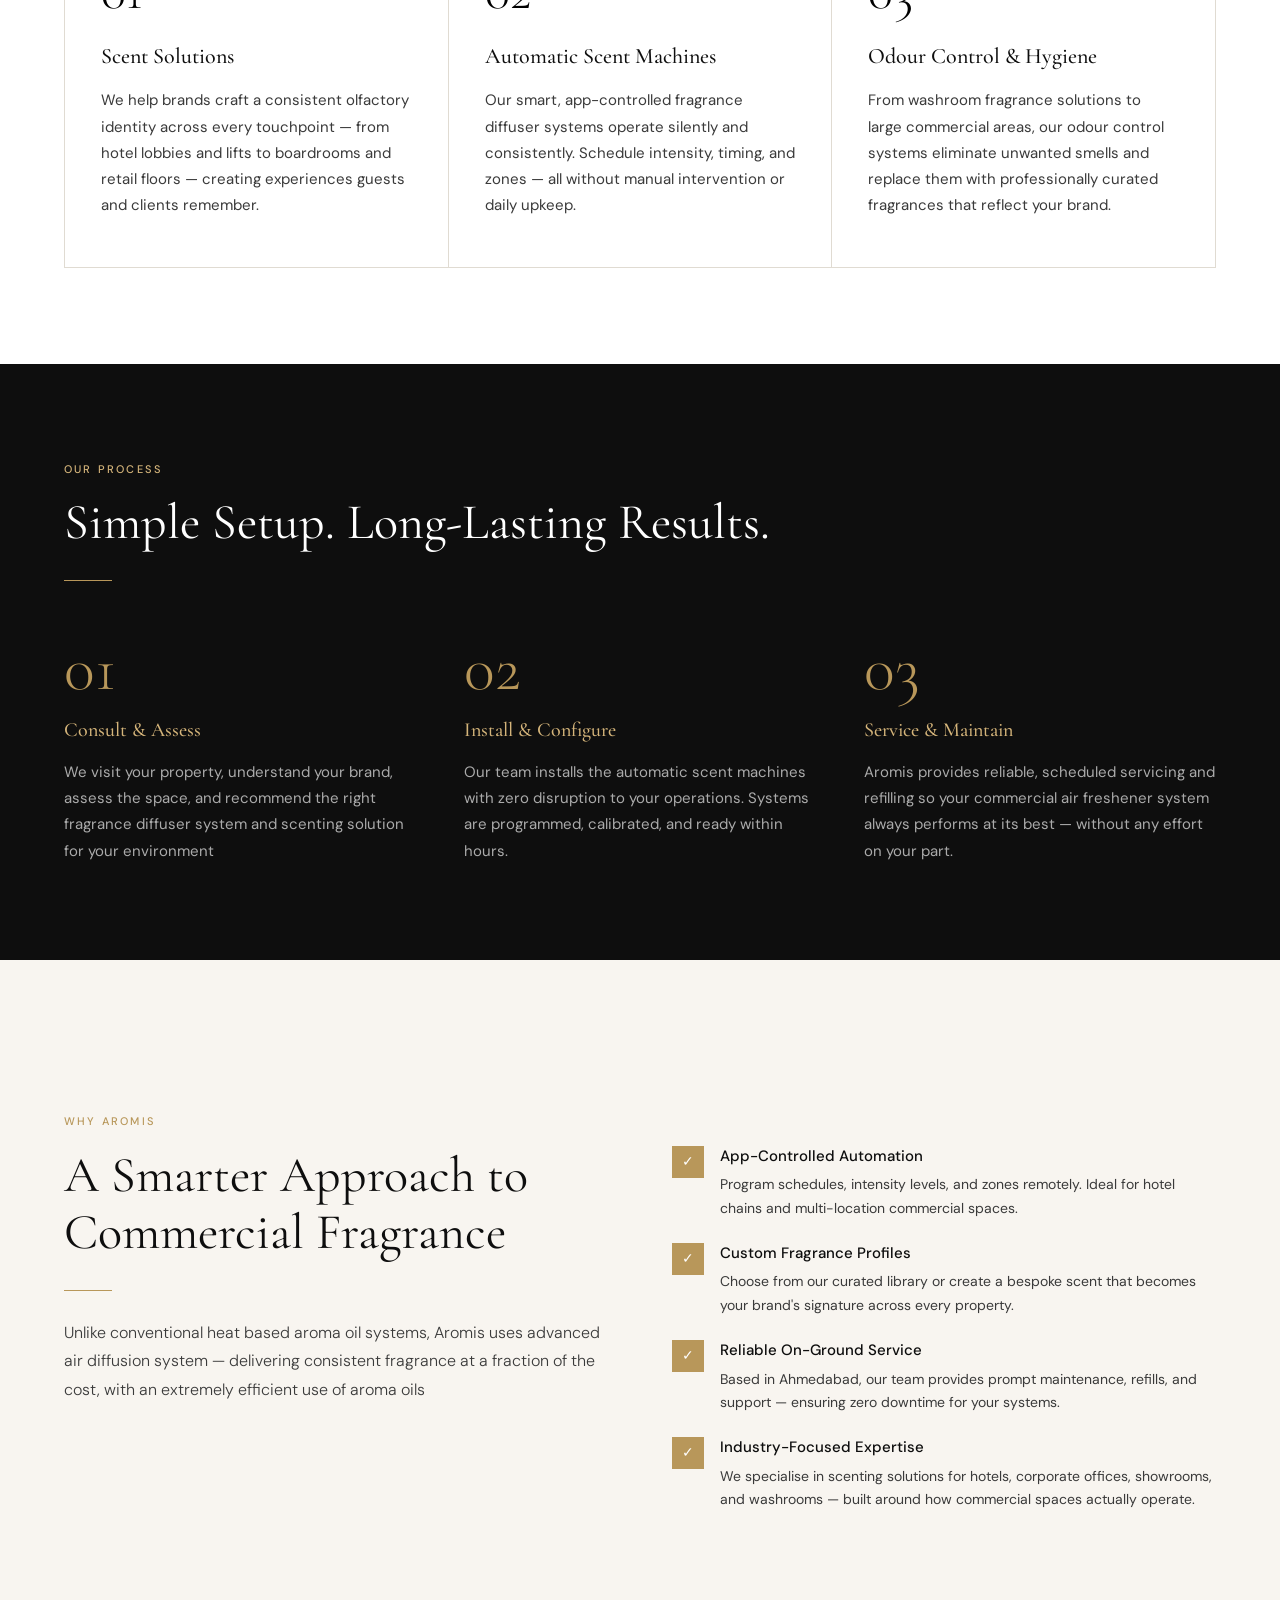
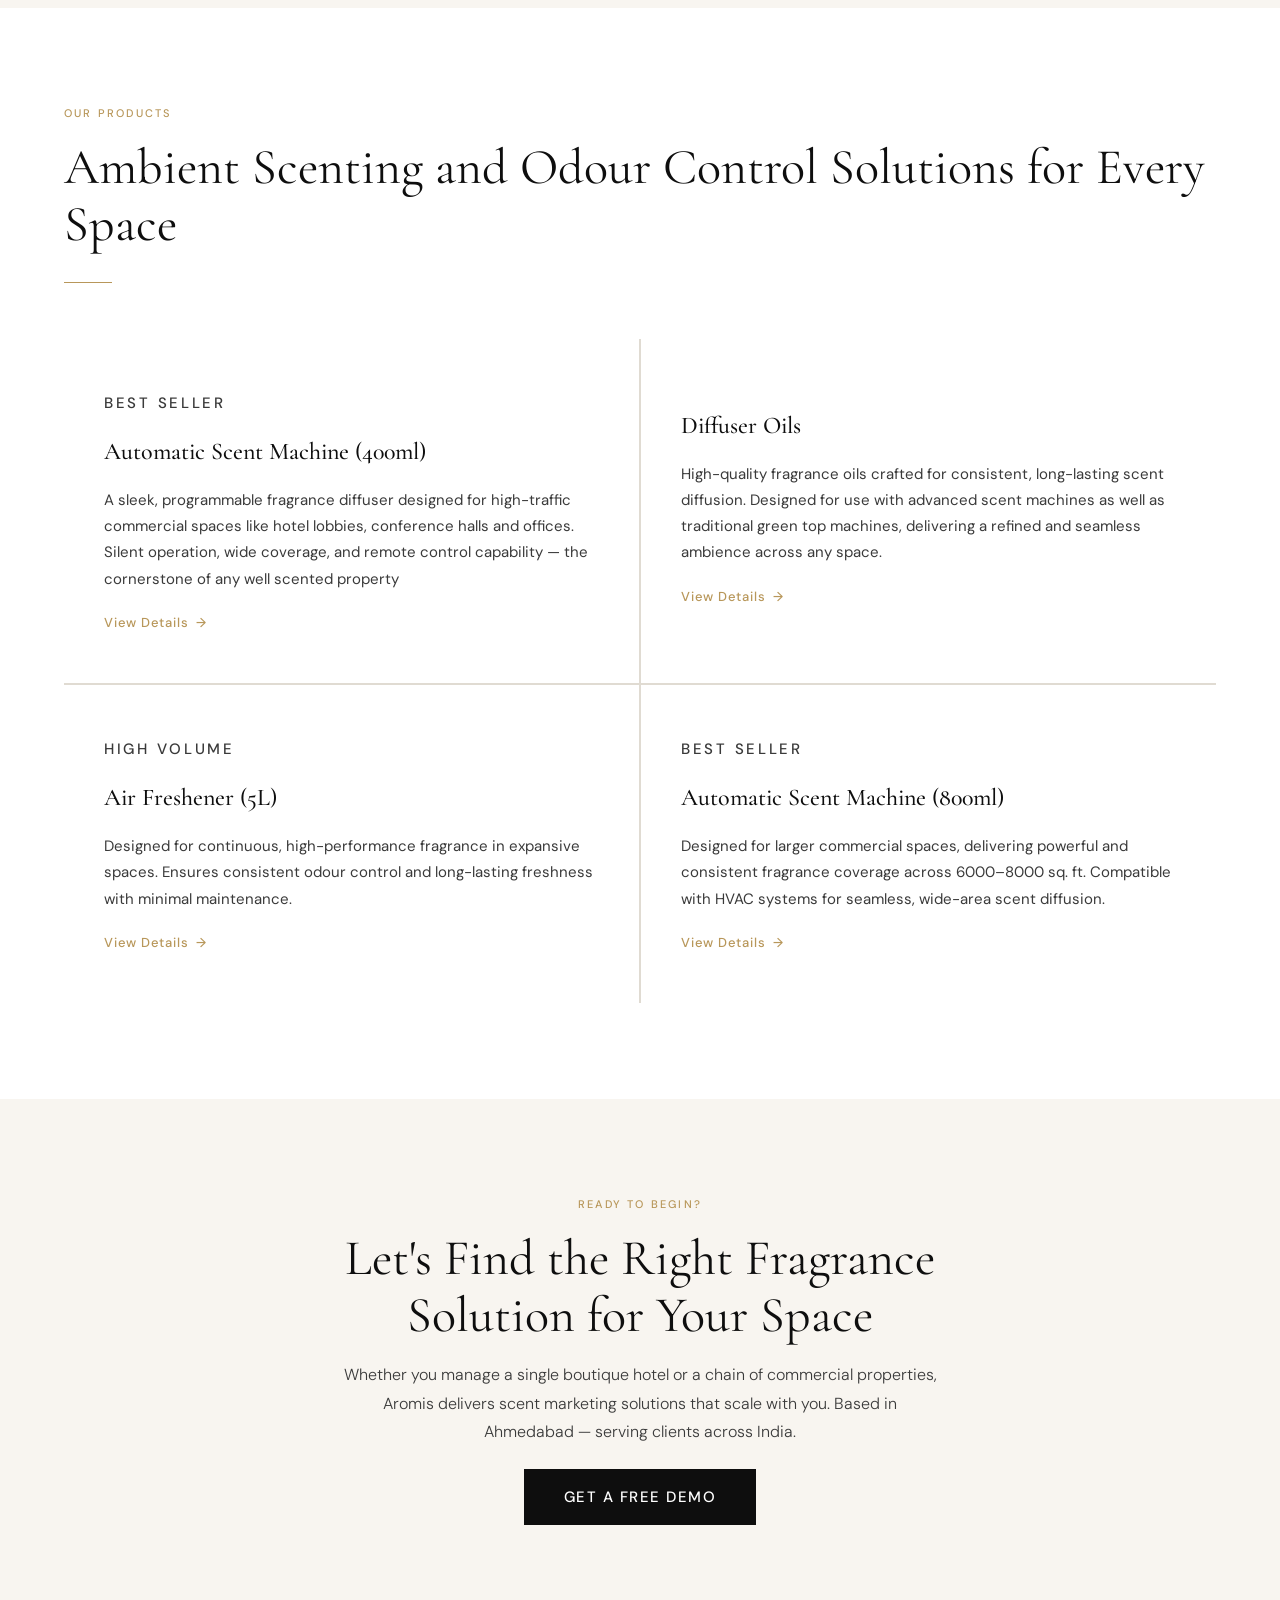
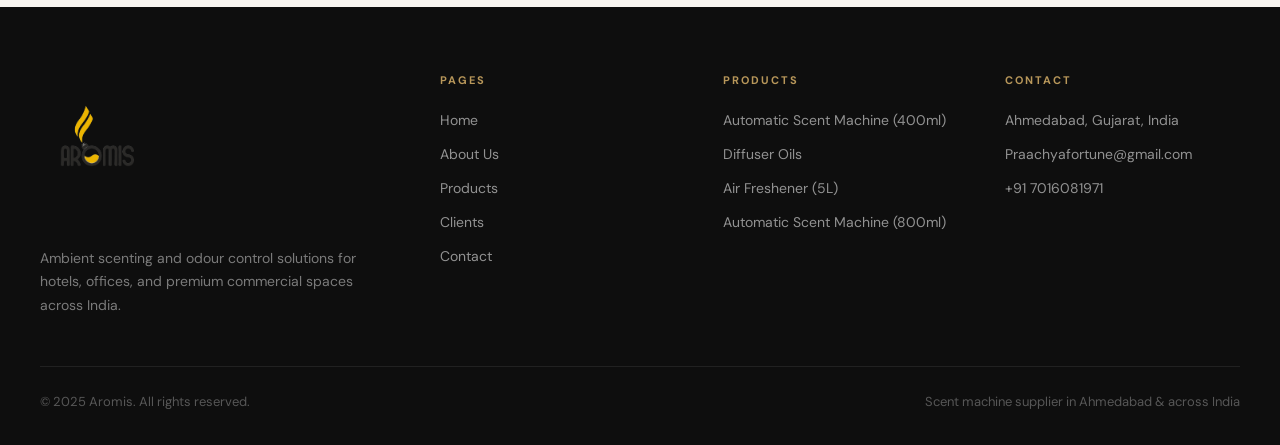
==== commit 09a605b6: "Update index.html" ====
--- a/index.html
+++ b/index.html
@@ -138,7 +138,7 @@
 <nav>
   <div class="nav-inner">
     <div class="logo" data-page="home">
-      <img src="Images/logo.png" alt="Aromis Logo" class="logo-img">
+      <img src="Images/logo.png" alt="Aromis India Ambient Scenting and Odour Control Solutions Logo" class="logo-img">
   </div>
     <ul class="nav-links" id="navLinks">
       <li><a data-page="home" id="nav-home" class="active">Home</a></li>
@@ -177,15 +177,14 @@
   <div class="trust-band">
     <p>Trusted by leading hospitality &amp; commercial brands</p>
     <div class="logo-row">
-      <img src="Images/Clients/PridePlaza.jpeg" alt="Pride Plaza" />
-      <img src="Images/Clients/PrideElite.jpeg" alt="Pride Elite" />
-      <img src="Images/Clients/FortunePark.jpeg" alt="Fortune Park" />
-      <img src="Images/Clients/CrownPlaza.jpeg" alt="Crown Plaza" />
-      <img src="Images/Clients/RamadaByWhindam.jpeg" alt="Ramada By Whindam" />
-      <img src="Images/Clients/Regenta.jpeg" alt="Regenta" />
-      <img src="Images/Clients/TGB.jpeg" alt="The Grand Bhagwati" />
-      <img src="Images/Clients/TheUmmed.jpeg" alt="The Ummed" />
-      <img src="Images/Clients/PridePlaza.jpeg" alt="Pride Plaza" />
+      <img src="Images/Clients/PridePlaza.jpeg" alt="Pride Plaza Hotel - Aromis Client" />
+      <img src="Images/Clients/PrideElite.jpeg" alt="Pride Elite Hotel - Aromis Client" />
+      <img src="Images/Clients/FortunePark.jpeg" alt="Fortune Park Hotel - Aromis Client" />
+      <img src="Images/Clients/CrownPlaza.jpeg" alt="Crowne Plaza Hotel - Aromis Client" />
+      <img src="Images/Clients/RamadaByWhindam.jpeg" alt="Ramada by Wyndham Hotel - Aromis Client" />
+      <img src="Images/Clients/Regenta.jpeg" alt="Regenta Hotel - Aromis Client" />
+      <img src="Images/Clients/TGB.jpeg" alt="The Grand Bhagwati Hotel - Aromis Client" />
+      <img src="Images/Clients/TheUmmed.jpeg" alt="The Ummed Hotel - Aromis Client" />
     </div>
   </div>
 
@@ -344,7 +343,7 @@
           </div>
 
           <div style="text-align:center; margin-top: 40px;">
-            <img alt="Aditya Gupta Founder" src="Images/founder.jpg" style="max-width: 260px; width: 100%; margin: 0 auto; display: block;" />
+            <img alt="Aditya Gupta Founder of Aromis India" src="Images/founder.jpg" style="max-width: 260px; width: 100%; margin: 0 auto; display: block;" />
             <p style="text-align:center; font-size:13px; color:#777; margin-top:10px;">
               <strong>Aditya Gupta</strong><br>
               Founder, Aromis
@@ -491,7 +490,7 @@
   <div class="full-prod-left product-slider" data-slider="product1">
 
     <div class="product-slide is-active">
-      <img src="Images/Products/Product 1/801.jpeg" alt="Automatic Scent Machine (400ml) white view">
+      <img src="Images/Products/Product 1/801.jpeg" alt="Automatic Ambient Scent Machine 400ml for Hotels and Offices">
       <div class="product-slide-caption">
         <p class="full-prod-where">Hotels · Lobbies · Corridors · Offices</p>
         <h2 class="full-prod-name">Automatic Scent Machine (400ml)</h2>
@@ -499,19 +498,19 @@
     </div>
 
     <div class="product-slide">
-      <img src="Images/Products/Product 1/802.jpeg" alt="Automatic Scent Machine (400ml) black view">
+      <img src="Images/Products/Product 1/802.jpeg" alt="alt="Commercial Fragrance Diffuser Machine 400ml"">
     </div>
 
     <div class="product-slide">
-      <img src="Images/Products/Product 1/803.jpeg" alt="Automatic Scent Machine internal view">
+      <img src="Images/Products/Product 1/803.jpeg" alt="Interior View of Aromis Automatic Scent Machine">
     </div>
 
     <div class="product-slide">
-      <img src="Images/Products/Product 1/804.jpeg" alt="Automatic Scent Machine app control view">
+      <img src="Images/Products/Product 1/804.jpeg" alt="Mobile App Controlled Scent Diffuser Machine>
     </div>
 
     <div class="product-slide">
-      <img src="Images/Products/Product 1/805.jpeg" alt="Automatic Scent Machine product set">
+      <img src="Images/Products/Product 1/805.jpeg" alt="Automatic Ambient Scent Machine Complete Package">
     </div>
 
     <button class="slider-arrow prev" type="button" aria-label="Previous image">‹</button>
@@ -560,7 +559,7 @@
   <div class="full-prod-left product-slider" data-slider="product2">
 
     <div class="product-slide is-active">
-      <img src="Images/Products/Product 2/201.jpeg" alt="Diffuser Oils view 1">
+      <img src="Images/Products/Product 2/201.jpeg" alt="alt="Premium Aroma Diffuser Oils for Commercial Scent Machines"">
       <div class="product-slide-caption">
         <p class="full-prod-where">
           Hotels · Offices · Retail · Any Space Using Oils
@@ -619,7 +618,7 @@
   <div class="full-prod-left product-slider" data-slider="product3">
 
     <div class="product-slide is-active">
-      <img src="Images/Products/Product 3/301.jpeg" alt="Air Freshener view 1">
+      <img src="Images/Products/Product 3/301.jpeg" alt="alt="Commercial Air Freshener for Hotels and Offices"">
       <div class="product-slide-caption">
         <p class="full-prod-where">
           Washrooms · Hotel Rooms · Corridors · Small Offices · Service Areas
@@ -678,7 +677,7 @@
   <div class="full-prod-left product-slider" data-slider="product4">
 
     <div class="product-slide is-active">
-      <img src="Images/Products/Product 4/401.jpeg" alt="Automatic Scent Machine (800ml) view 1">
+      <img src="Images/Products/Product 4/401.jpeg" alt="Automatic Scent Machine 800ml for Large Commercial Space">
       <div class="product-slide-caption">
         <p class="full-prod-where">
           Hotel Lobbies · Banquet Halls · Conference Centres · Large Retail Spaces · Commercial Buildings
